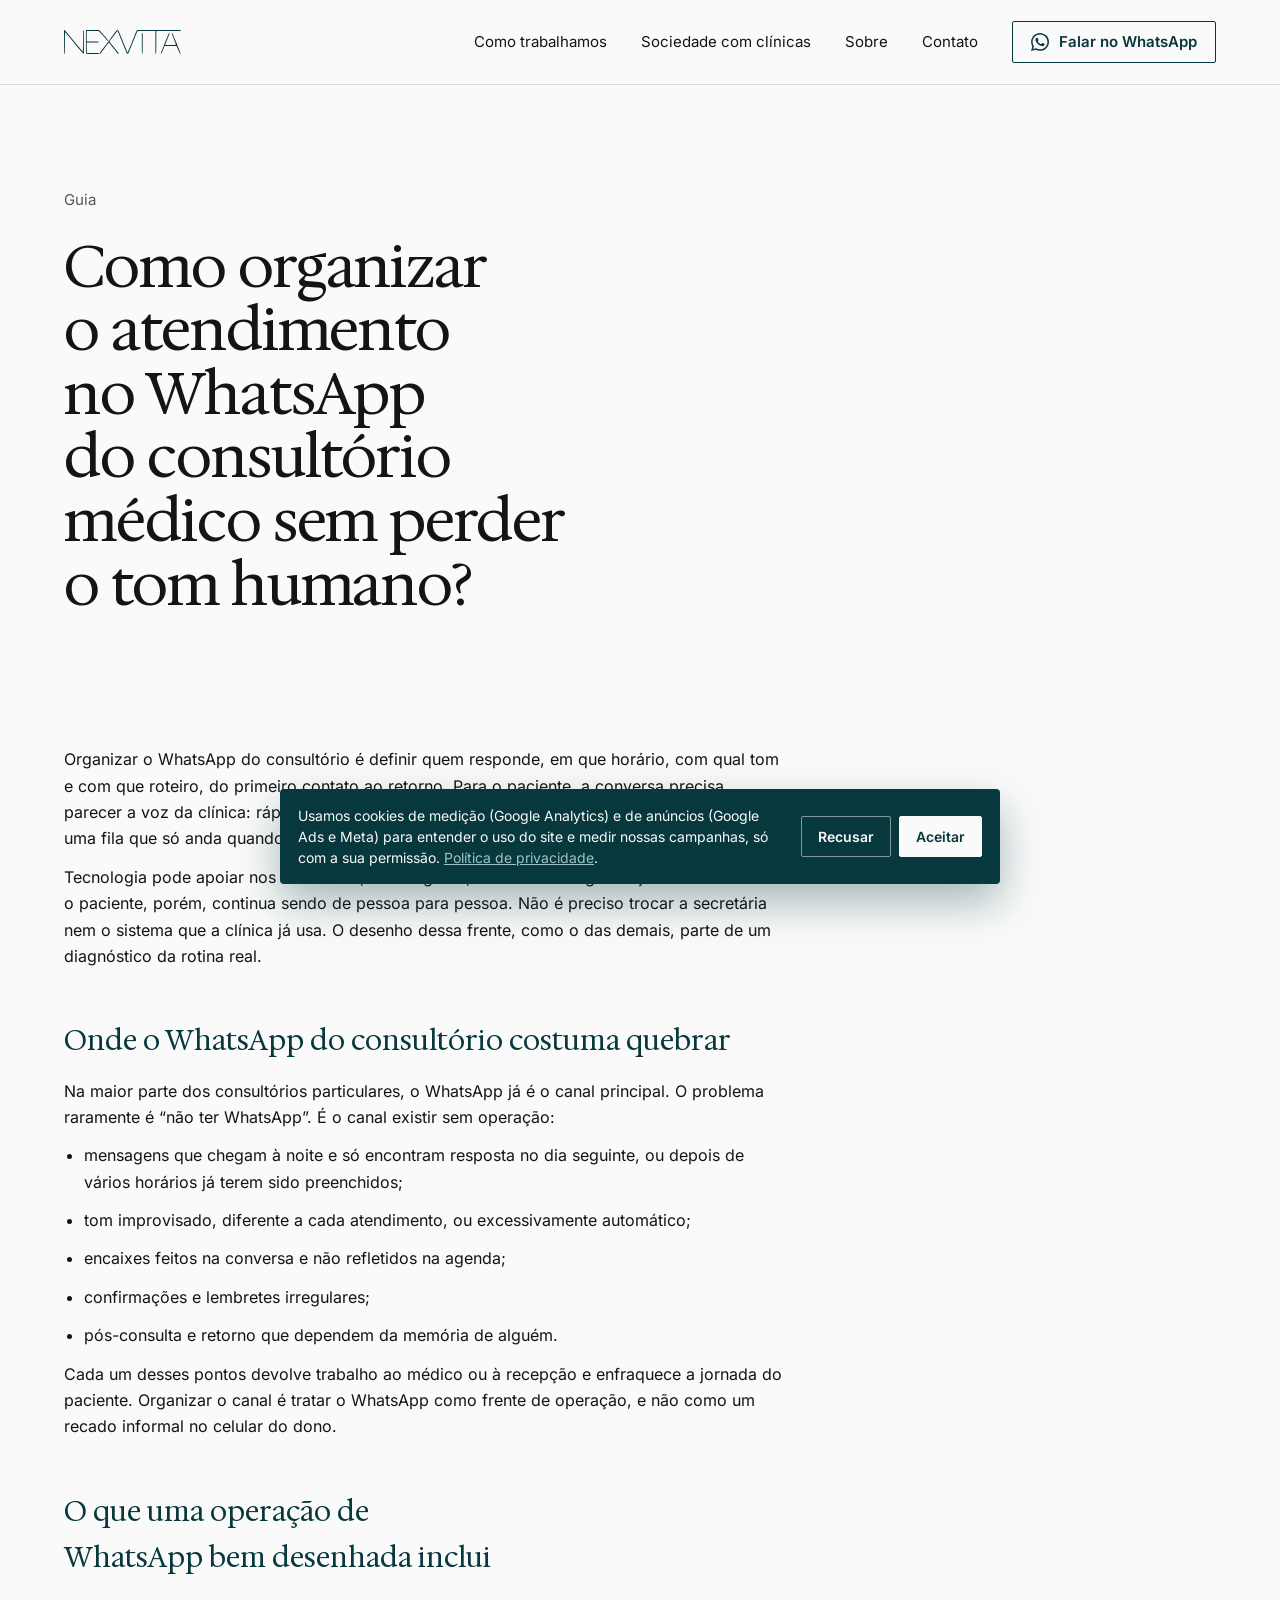
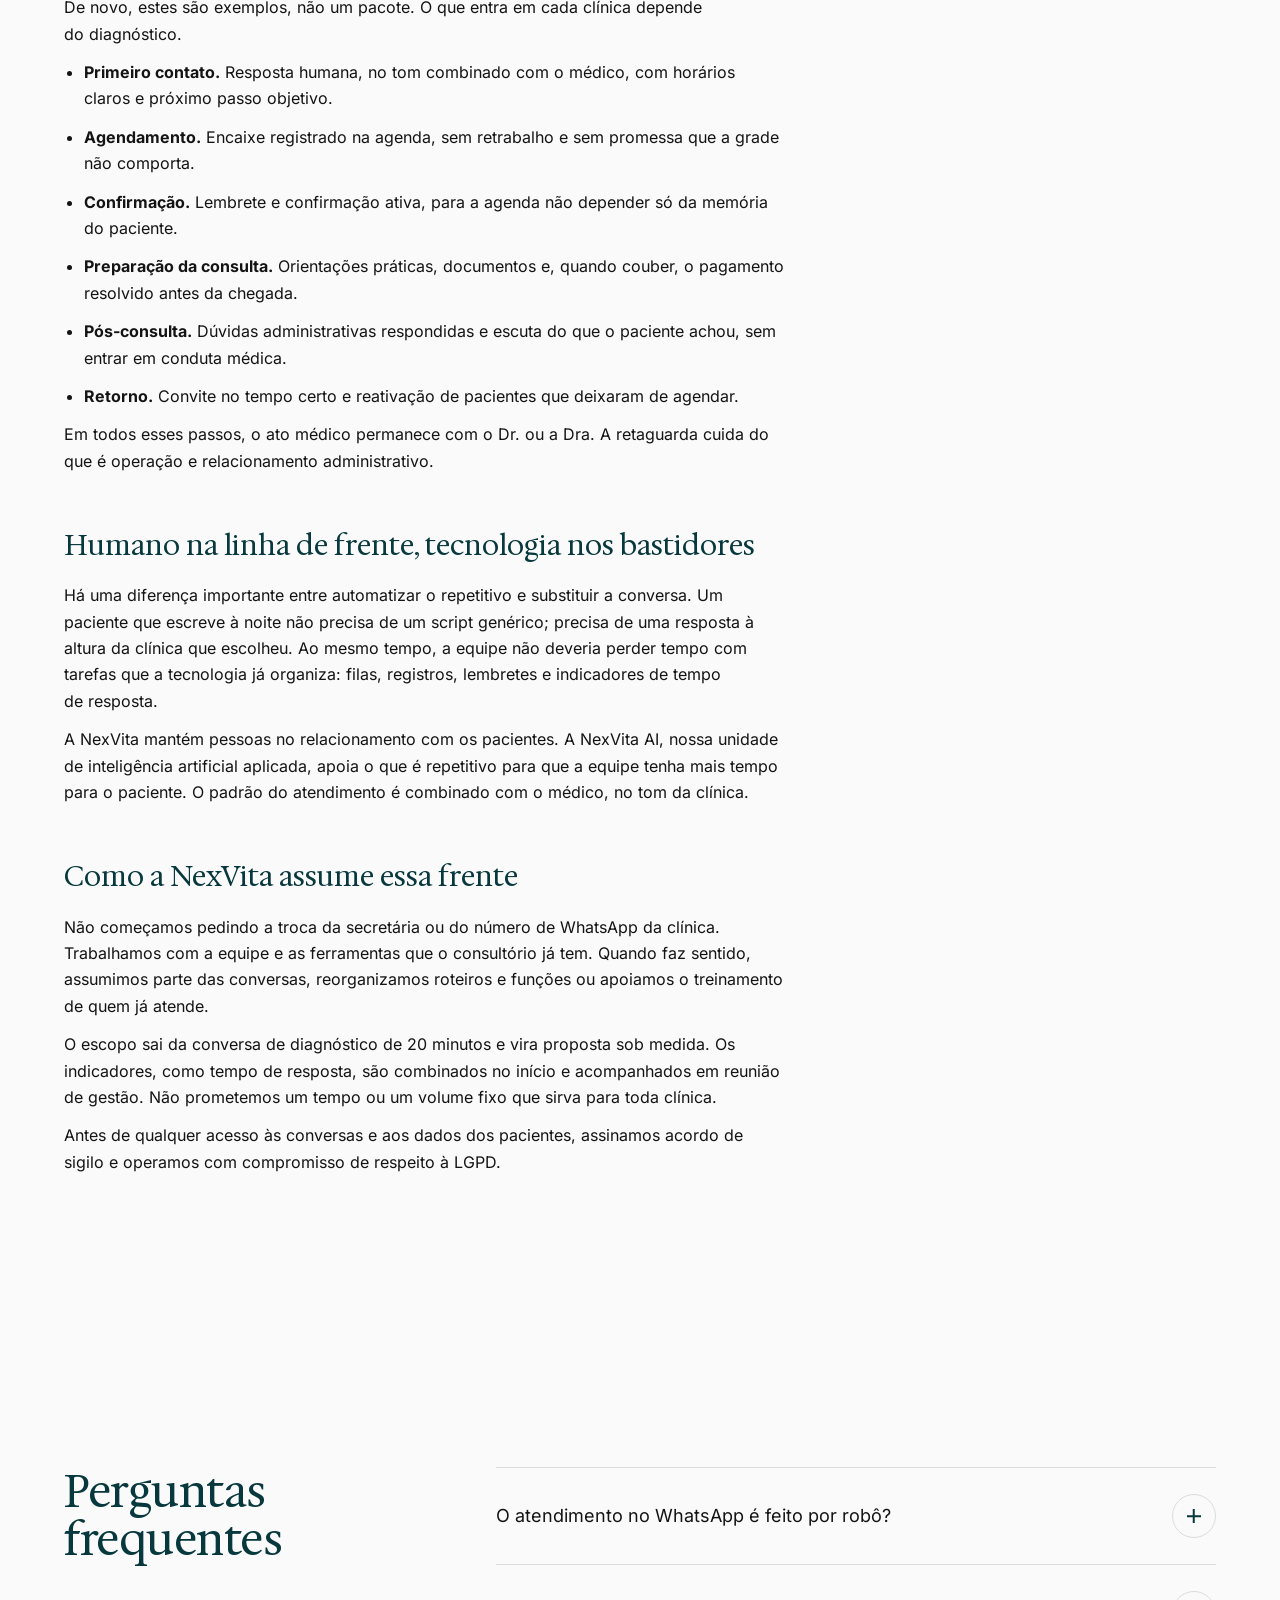
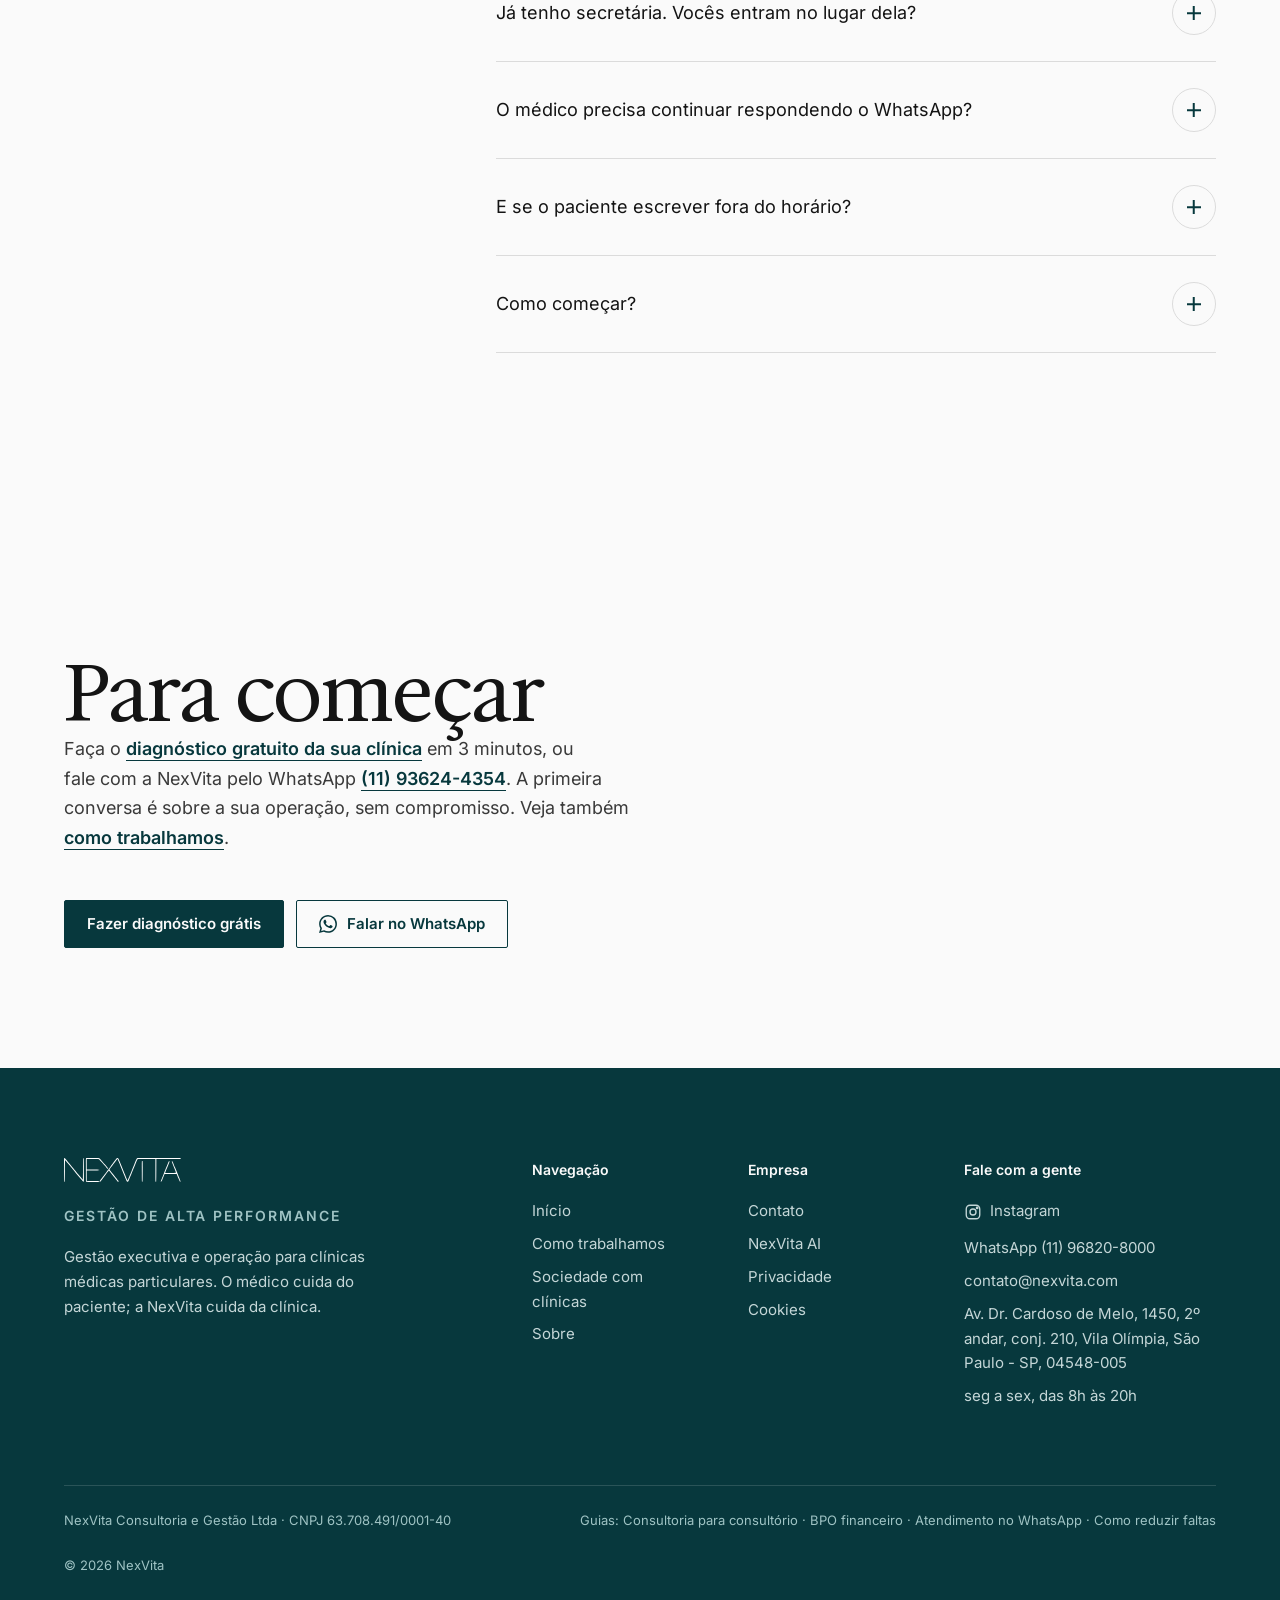
==== atendimento-whatsapp-consultorio-medico/index.html @ 51b3b1f2 "4 páginas-resposta (consultoria, BPO financeiro, WhatsApp, faltas) com FAQPage; sitemap; linha 'Guia" ====
<!doctype html>
<html lang="pt-BR">
<head>
<meta charset="utf-8">
<meta name="viewport" content="width=device-width,initial-scale=1,viewport-fit=cover">
<title>Atendimento no WhatsApp do consultório | NexVita</title>
<meta name="description" content="Como organizar o WhatsApp do consultório médico com resposta humana, no tom da clínica, sem trocar a equipe nem os sistemas que você já usa.">
<link rel="canonical" href="https://www.nexvita.com/atendimento-whatsapp-consultorio-medico/">
<meta property="og:type" content="website">
<meta property="og:locale" content="pt_BR">
<meta property="og:site_name" content="NexVita">
<meta property="og:image" content="https://www.nexvita.com/assets/img/og-1200x630.jpg">
<meta name="twitter:card" content="summary_large_image">
<meta name="theme-color" content="#07383d">
<link rel="icon" href="/favicon.ico" sizes="48x48">
<link rel="icon" type="image/png" sizes="192x192" href="../assets/img/icone-192.png">
<link rel="apple-touch-icon" href="../assets/img/icone-512.png">
<link rel="preload" href="../assets/fonts/HedvigLettersSerif.woff2" as="font" type="font/woff2" crossorigin>
<link rel="preload" href="../assets/fonts/Inter-latin.woff2" as="font" type="font/woff2" crossorigin>
<link rel="stylesheet" href="../assets/site.css?v=20261104c">
<link rel="stylesheet" href="../assets/marca.css?v=20261104c">
<script type="application/ld+json">{"@context":"https://schema.org","@type":"Organization","name":"NexVita","legalName":"NexVita Consultoria e Gestão Ltda","url":"https://www.nexvita.com","logo":"https://www.nexvita.com/assets/img/nexvita-logo.png","email":"contato@nexvita.com","telephone":"+55 11 96820-8000","address":{"@type":"PostalAddress","addressLocality":"São Paulo","addressRegion":"SP","addressCountry":"BR"}}</script>
<script type="application/ld+json">
{
 "@context": "https://schema.org",
 "@type": "FAQPage",
 "mainEntity": [
  {
   "@type": "Question",
   "name": "O atendimento no WhatsApp é feito por robô?",
   "acceptedAnswer": {
    "@type": "Answer",
    "text": "Não. Na NexVita, pessoas conduzem o relacionamento com os pacientes. A tecnologia apoia a operação nos bastidores, sem substituir o contato humano."
   }
  },
  {
   "@type": "Question",
   "name": "Já tenho secretária. Vocês entram no lugar dela?",
   "acceptedAnswer": {
    "@type": "Answer",
    "text": "Não é uma condição, nem o objetivo inicial. Trabalhamos com quem a clínica já tem. A retaguarda pode assumir parte das mensagens, organizar o roteiro e treinar a equipe, conforme o que o diagnóstico indicar."
   }
  },
  {
   "@type": "Question",
   "name": "O médico precisa continuar respondendo o WhatsApp?",
   "acceptedAnswer": {
    "@type": "Answer",
    "text": "O Dr. ou a Dra. permanece responsável pelo que é conduta médica. O objetivo da retaguarda é que as conversas administrativas, os encaixes e as confirmações deixem de depender do celular do médico."
   }
  },
  {
   "@type": "Question",
   "name": "E se o paciente escrever fora do horário?",
   "acceptedAnswer": {
    "@type": "Answer",
    "text": "O horário de atendimento e o roteiro de resposta são combinados com a clínica. A operação existe para que a mensagem não fique sem dono, inclusive quando chega fora da consulta."
   }
  },
  {
   "@type": "Question",
   "name": "Como começar?",
   "acceptedAnswer": {
    "@type": "Answer",
    "text": "Faça o diagnóstico online em 3 minutos, com perguntas sobre agenda, faltas, faturamento e equipe, ou fale conosco para a conversa de 20 minutos. A proposta só é apresentada depois dessa leitura."
   }
  }
 ]
}
</script>
</head>
<body data-hero="light">
<a class="skip" href="#conteudo">Pular para o conteúdo</a>
<header class="top">
<div class="wrap"><nav class="nav" aria-label="Principal">
<a class="logo" href="../" aria-label="NexVita, página inicial"><img class="l-dark" src="../assets/img/nexvita-logo.svg" alt="NexVita" width="973" height="199"><img class="l-light" src="../assets/img/nexvita-logo-white.svg" alt="" width="973" height="199"></a>
<button class="burger" aria-label="Abrir menu" aria-expanded="false" aria-controls="menu"><i></i><i></i><i></i></button>
<ul class="menu" id="menu"><li><a href="../como-trabalhamos/">Como trabalhamos</a></li><li><a href="../sociedade/">Sociedade com clínicas</a></li><li><a href="../sobre/">Sobre</a></li><li><a href="../contato/">Contato</a></li><li><a class="btn ghost" href="https://wa.me/5511968208000?text=Ol%C3%A1%2C%20vim%20pelo%20site%20da%20NexVita%20e%20gostaria%20de%20conversar%20sobre%20a%20minha%20cl%C3%ADnica." target="_blank" rel="noopener"><svg class="wa" viewBox="0 0 24 24" aria-hidden="true" fill="currentColor"><path d="M17.47 14.38c-.3-.15-1.76-.87-2.03-.97-.27-.1-.47-.15-.67.15-.2.3-.77.97-.94 1.16-.17.2-.35.22-.64.08-.3-.15-1.26-.47-2.39-1.48-.88-.79-1.48-1.76-1.65-2.06-.17-.3-.02-.46.13-.6.13-.14.3-.35.45-.52.15-.17.2-.3.3-.5.1-.2.05-.37-.03-.52-.07-.15-.67-1.61-.92-2.2-.24-.58-.49-.5-.67-.51h-.57c-.2 0-.52.07-.79.37-.27.3-1.04 1.02-1.04 2.48s1.07 2.88 1.21 3.07c.15.2 2.1 3.2 5.08 4.49.71.31 1.26.49 1.7.63.71.22 1.36.19 1.87.12.57-.09 1.76-.72 2-1.41.25-.7.25-1.29.18-1.41-.08-.13-.27-.2-.57-.35M12.05 21.79h-.01a9.87 9.87 0 0 1-5.03-1.38l-.36-.21-3.74.98 1-3.65-.24-.37a9.86 9.86 0 0 1-1.51-5.26c0-5.45 4.44-9.88 9.89-9.88 2.64 0 5.12 1.03 6.99 2.9a9.83 9.83 0 0 1 2.89 6.99c0 5.45-4.44 9.88-9.89 9.88m8.41-18.3A11.82 11.82 0 0 0 12.05 0C5.5 0 .16 5.34.16 11.89c0 2.1.55 4.14 1.59 5.95L.06 24l6.3-1.65a11.88 11.88 0 0 0 5.69 1.45h.01c6.55 0 11.89-5.34 11.89-11.89 0-3.18-1.24-6.17-3.49-8.42Z"/></svg>Falar no WhatsApp</a></li></ul>
</nav></div>
</header>
<main id="conteudo">
<section class="phero">
<div class="wrap">
<span class="crumb">Guia</span>
<h1><span class="ln"><span>Como organizar o atendimento no WhatsApp do consultório médico sem perder o tom humano?</span></span></h1>
</div>
</section>
<section class="sec" style="padding-top:20px"><div class="wrap"><div class="prose">
<p>Organizar o WhatsApp do consultório é definir quem responde, em que horário, com qual tom e com que roteiro, do primeiro contato ao retorno. Para o paciente, a conversa precisa parecer a voz da clínica: rápida, clara e humana. Para o Dr. ou a Dra., precisa deixar de ser uma fila que só anda quando o médico pega o telefone.</p>
<p>Tecnologia pode apoiar nos bastidores, com registro, lembretes e organização. O vínculo com o paciente, porém, continua sendo de pessoa para pessoa. Não é preciso trocar a secretária nem o sistema que a clínica já usa. O desenho dessa frente, como o das demais, parte de um diagnóstico da rotina real.</p>
<h2>Onde o WhatsApp do consultório costuma quebrar</h2>
<p>Na maior parte dos consultórios particulares, o WhatsApp já é o canal principal. O problema raramente é “não ter WhatsApp”. É o canal existir sem operação:</p>
<ul><li>mensagens que chegam à noite e só encontram resposta no dia seguinte, ou depois de vários horários já terem sido preenchidos;</li><li>tom improvisado, diferente a cada atendimento, ou excessivamente automático;</li><li>encaixes feitos na conversa e não refletidos na agenda;</li><li>confirmações e lembretes irregulares;</li><li>pós-consulta e retorno que dependem da memória de alguém.</li></ul>
<p>Cada um desses pontos devolve trabalho ao médico ou à recepção e enfraquece a jornada do paciente. Organizar o canal é tratar o WhatsApp como frente de operação, e não como um recado informal no celular do dono.</p>
<h2>O que uma operação de WhatsApp bem desenhada inclui</h2>
<p>De novo, estes são exemplos, não um pacote. O que entra em cada clínica depende do diagnóstico.</p>
<ul><li><strong>Primeiro contato.</strong> Resposta humana, no tom combinado com o médico, com horários claros e próximo passo objetivo.</li><li><strong>Agendamento.</strong> Encaixe registrado na agenda, sem retrabalho e sem promessa que a grade não comporta.</li><li><strong>Confirmação.</strong> Lembrete e confirmação ativa, para a agenda não depender só da memória do paciente.</li><li><strong>Preparação da consulta.</strong> Orientações práticas, documentos e, quando couber, o pagamento resolvido antes da chegada.</li><li><strong>Pós-consulta.</strong> Dúvidas administrativas respondidas e escuta do que o paciente achou, sem entrar em conduta médica.</li><li><strong>Retorno.</strong> Convite no tempo certo e reativação de pacientes que deixaram de agendar.</li></ul>
<p>Em todos esses passos, o ato médico permanece com o Dr. ou a Dra. A retaguarda cuida do que é operação e relacionamento administrativo.</p>
<h2>Humano na linha de frente, tecnologia nos bastidores</h2>
<p>Há uma diferença importante entre automatizar o repetitivo e substituir a conversa. Um paciente que escreve à noite não precisa de um script genérico; precisa de uma resposta à altura da clínica que escolheu. Ao mesmo tempo, a equipe não deveria perder tempo com tarefas que a tecnologia já organiza: filas, registros, lembretes e indicadores de tempo de resposta.</p>
<p>A NexVita mantém pessoas no relacionamento com os pacientes. A NexVita AI, nossa unidade de inteligência artificial aplicada, apoia o que é repetitivo para que a equipe tenha mais tempo para o paciente. O padrão do atendimento é combinado com o médico, no tom da clínica.</p>
<h2>Como a NexVita assume essa frente</h2>
<p>Não começamos pedindo a troca da secretária ou do número de WhatsApp da clínica. Trabalhamos com a equipe e as ferramentas que o consultório já tem. Quando faz sentido, assumimos parte das conversas, reorganizamos roteiros e funções ou apoiamos o treinamento de quem já atende.</p>
<p>O escopo sai da conversa de diagnóstico de 20 minutos e vira proposta sob medida. Os indicadores, como tempo de resposta, são combinados no início e acompanhados em reunião de gestão. Não prometemos um tempo ou um volume fixo que sirva para toda clínica.</p>
<p>Antes de qualquer acesso às conversas e aos dados dos pacientes, assinamos acordo de sigilo e operamos com compromisso de respeito à LGPD.</p>
</div></div></section>

<section class="sec"><div class="wrap split2">
<div class="stickyhead"><h2 class="h2 petro rv">Perguntas frequentes</h2></div>
<div class="faq rv"><details><summary>O atendimento no WhatsApp é feito por robô?<span class="plus" aria-hidden="true"></span></summary><p class="ans">Não. Na NexVita, pessoas conduzem o relacionamento com os pacientes. A tecnologia apoia a operação nos bastidores, sem substituir o contato humano.</p></details><details><summary>Já tenho secretária. Vocês entram no lugar dela?<span class="plus" aria-hidden="true"></span></summary><p class="ans">Não é uma condição, nem o objetivo inicial. Trabalhamos com quem a clínica já tem. A retaguarda pode assumir parte das mensagens, organizar o roteiro e treinar a equipe, conforme o que o diagnóstico indicar.</p></details><details><summary>O médico precisa continuar respondendo o WhatsApp?<span class="plus" aria-hidden="true"></span></summary><p class="ans">O Dr. ou a Dra. permanece responsável pelo que é conduta médica. O objetivo da retaguarda é que as conversas administrativas, os encaixes e as confirmações deixem de depender do celular do médico.</p></details><details><summary>E se o paciente escrever fora do horário?<span class="plus" aria-hidden="true"></span></summary><p class="ans">O horário de atendimento e o roteiro de resposta são combinados com a clínica. A operação existe para que a mensagem não fique sem dono, inclusive quando chega fora da consulta.</p></details><details><summary>Como começar?<span class="plus" aria-hidden="true"></span></summary><p class="ans">Faça o diagnóstico online em 3 minutos, com perguntas sobre agenda, faltas, faturamento e equipe, ou fale conosco para a conversa de 20 minutos. A proposta só é apresentada depois dessa leitura.</p></details></div>
</div></section>

<section class="closing"><div class="wrap"><div><h2 class="rv">Para começar</h2>
<p class="lede rv d1">Faça o <a class="textlink" href="https://diagnostico.nexvita.com/?utm_source=site&amp;utm_medium=texto_atendimento-whatsapp-consultorio-medico" data-cta="cta_diagnostico" data-placement="texto_atendimento-whatsapp-consultorio-medico">diagnóstico gratuito da sua clínica</a> em 3 minutos, ou fale com a NexVita pelo WhatsApp <a class="textlink" href="https://wa.me/5511936244354?text=Ol%C3%A1%2C%20vim%20pelo%20site%20da%20NexVita%20e%20gostaria%20de%20conversar%20sobre%20a%20minha%20cl%C3%ADnica." target="_blank" rel="noopener">(11) 93624-4354</a>. A primeira conversa é sobre a sua operação, sem compromisso. Veja também <a class="textlink" href="../como-trabalhamos/">como trabalhamos</a>.</p>
<div class="ctas rv d1"><a class="btn solid" href="https://diagnostico.nexvita.com/?utm_source=site&utm_medium=secao_diagnostico_atendimento-whatsapp-consultorio-medico" data-cta="cta_diagnostico" data-placement="secao_diagnostico_atendimento-whatsapp-consultorio-medico">Fazer diagnóstico grátis</a><a class="btn ghost" href="https://wa.me/5511936244354?text=Ol%C3%A1%2C%20vim%20pelo%20site%20da%20NexVita%20e%20gostaria%20de%20conversar%20sobre%20a%20minha%20cl%C3%ADnica." target="_blank" rel="noopener"><svg class="wa" viewBox="0 0 24 24" aria-hidden="true" fill="currentColor"><path d="M17.47 14.38c-.3-.15-1.76-.87-2.03-.97-.27-.1-.47-.15-.67.15-.2.3-.77.97-.94 1.16-.17.2-.35.22-.64.08-.3-.15-1.26-.47-2.39-1.48-.88-.79-1.48-1.76-1.65-2.06-.17-.3-.02-.46.13-.6.13-.14.3-.35.45-.52.15-.17.2-.3.3-.5.1-.2.05-.37-.03-.52-.07-.15-.67-1.61-.92-2.2-.24-.58-.49-.5-.67-.51h-.57c-.2 0-.52.07-.79.37-.27.3-1.04 1.02-1.04 2.48s1.07 2.88 1.21 3.07c.15.2 2.1 3.2 5.08 4.49.71.31 1.26.49 1.7.63.71.22 1.36.19 1.87.12.57-.09 1.76-.72 2-1.41.25-.7.25-1.29.18-1.41-.08-.13-.27-.2-.57-.35M12.05 21.79h-.01a9.87 9.87 0 0 1-5.03-1.38l-.36-.21-3.74.98 1-3.65-.24-.37a9.86 9.86 0 0 1-1.51-5.26c0-5.45 4.44-9.88 9.89-9.88 2.64 0 5.12 1.03 6.99 2.9a9.83 9.83 0 0 1 2.89 6.99c0 5.45-4.44 9.88-9.89 9.88m8.41-18.3A11.82 11.82 0 0 0 12.05 0C5.5 0 .16 5.34.16 11.89c0 2.1.55 4.14 1.59 5.95L.06 24l6.3-1.65a11.88 11.88 0 0 0 5.69 1.45h.01c6.55 0 11.89-5.34 11.89-11.89 0-3.18-1.24-6.17-3.49-8.42Z"/></svg>Falar no WhatsApp</a></div></div></div></section>
</main>
<footer class="foot">
<div class="wrap">
<div class="grid">
<div class="brand"><img src="../assets/img/nexvita-logo-white.svg" alt="NexVita" width="973" height="199"><p class="eyebrow" style="color:var(--agua);margin-top:14px">Gestão de Alta Performance</p><p>Gestão executiva e operação para clínicas médicas particulares. O médico cuida do paciente; a NexVita cuida da clínica.</p></div>
<div><h4>Navegação</h4><ul><li><a href="../">Início</a></li><li><a href="../como-trabalhamos/">Como trabalhamos</a></li><li><a href="../sociedade/">Sociedade com clínicas</a></li><li><a href="../sobre/">Sobre</a></li></ul></div>
<div><h4>Empresa</h4><ul><li><a href="../contato/">Contato</a></li><li><a href="https://nexvita.ai">NexVita AI</a></li><li><a href="../privacidade/">Privacidade</a></li><li><a href="#" data-cookies>Cookies</a></li></ul></div>
<div><h4>Fale com a gente</h4><ul><li><a class="ig" href="https://www.instagram.com/nexvitabr/" target="_blank" rel="noopener" aria-label="Instagram da NexVita"><svg viewBox="0 0 24 24" aria-hidden="true" fill="none" stroke="currentColor" stroke-width="1.8"><rect x="3" y="3" width="18" height="18" rx="5"/><circle cx="12" cy="12" r="4"/><circle cx="17.5" cy="6.5" r="1" fill="currentColor"/></svg>Instagram</a></li><li><a href="https://wa.me/5511968208000?text=Ol%C3%A1%2C%20vim%20pelo%20site%20da%20NexVita%20e%20gostaria%20de%20conversar%20sobre%20a%20minha%20cl%C3%ADnica." target="_blank" rel="noopener">WhatsApp (11) 96820-8000</a></li><li><a href="mailto:contato@nexvita.com">contato@nexvita.com</a></li><li>Av. Dr. Cardoso de Melo, 1450, 2º andar, conj. 210, Vila Olímpia, São Paulo - SP, 04548-005</li><li>seg a sex, das 8h às 20h</li></ul></div>
</div>
<div class="legal"><span>NexVita Consultoria e Gestão Ltda · CNPJ 63.708.491/0001-40</span><span>Guias: <a href="/consultoria-para-consultorio-medico/">Consultoria para consultório</a> · <a href="/bpo-financeiro-para-clinica-medica/">BPO financeiro</a> · <a href="/atendimento-whatsapp-consultorio-medico/">Atendimento no WhatsApp</a> · <a href="/como-reduzir-faltas-consultorio-medico/">Como reduzir faltas</a></span><span>© 2026 NexVita</span></div>
</div>
</footer>
<a class="wa-float" href="https://wa.me/5511968208000?text=Ol%C3%A1%2C%20vim%20pelo%20site%20da%20NexVita%20e%20gostaria%20de%20conversar%20sobre%20a%20minha%20cl%C3%ADnica." target="_blank" rel="noopener" aria-label="Falar no WhatsApp"><svg class="wa" viewBox="0 0 24 24" aria-hidden="true" fill="currentColor"><path d="M17.47 14.38c-.3-.15-1.76-.87-2.03-.97-.27-.1-.47-.15-.67.15-.2.3-.77.97-.94 1.16-.17.2-.35.22-.64.08-.3-.15-1.26-.47-2.39-1.48-.88-.79-1.48-1.76-1.65-2.06-.17-.3-.02-.46.13-.6.13-.14.3-.35.45-.52.15-.17.2-.3.3-.5.1-.2.05-.37-.03-.52-.07-.15-.67-1.61-.92-2.2-.24-.58-.49-.5-.67-.51h-.57c-.2 0-.52.07-.79.37-.27.3-1.04 1.02-1.04 2.48s1.07 2.88 1.21 3.07c.15.2 2.1 3.2 5.08 4.49.71.31 1.26.49 1.7.63.71.22 1.36.19 1.87.12.57-.09 1.76-.72 2-1.41.25-.7.25-1.29.18-1.41-.08-.13-.27-.2-.57-.35M12.05 21.79h-.01a9.87 9.87 0 0 1-5.03-1.38l-.36-.21-3.74.98 1-3.65-.24-.37a9.86 9.86 0 0 1-1.51-5.26c0-5.45 4.44-9.88 9.89-9.88 2.64 0 5.12 1.03 6.99 2.9a9.83 9.83 0 0 1 2.89 6.99c0 5.45-4.44 9.88-9.89 9.88m8.41-18.3A11.82 11.82 0 0 0 12.05 0C5.5 0 .16 5.34.16 11.89c0 2.1.55 4.14 1.59 5.95L.06 24l6.3-1.65a11.88 11.88 0 0 0 5.69 1.45h.01c6.55 0 11.89-5.34 11.89-11.89 0-3.18-1.24-6.17-3.49-8.42Z"/></svg></a>
<script src="../assets/site.js?v=20261104c" defer></script>
<script src="../assets/consent.js?v=20261104c" defer></script>
<div class="mbar"><a class="btn solid" href="https://diagnostico.nexvita.com/?utm_source=site&utm_medium=mbar_atendimento-whatsapp-consultorio-medico" data-cta="cta_diagnostico" data-placement="mbar_atendimento-whatsapp-consultorio-medico">Fazer diagnóstico grátis</a><a class="btn ghost" href="https://wa.me/5511968208000?text=Ol%C3%A1%2C%20vim%20pelo%20site%20da%20NexVita%20e%20gostaria%20de%20conversar%20sobre%20a%20minha%20cl%C3%ADnica." target="_blank" rel="noopener" aria-label="WhatsApp da NexVita">WhatsApp</a></div>
</body>
</html>
---- assets/site.css ----
/* NexVita — site institucional */
@font-face{font-family:"Hedvig";src:url(fonts/HedvigLettersSerif.woff2) format("woff2");font-weight:400;font-display:swap}
@font-face{font-family:"Open Sans";src:url(fonts/OpenSans.woff2) format("woff2");font-weight:300 800;font-display:swap}
:root{
  --petroleo:#07383d;--petroleo-2:#165559;--agua:#9fc3c4;--agua-2:#c4d6d7;--nevoa:#eef3f3;
  --papel:#fafafa;--tinta:#141414;--cinza:#5c5c5c;--linha:#dbdbdb;
  --serif:"Hedvig",Georgia,"Times New Roman",serif;--sans:"Open Sans",system-ui,-apple-system,sans-serif;
  --ease:cubic-bezier(.2,.7,.1,1);--pad:64px;--max:1280px;
}
*{box-sizing:border-box;margin:0;padding:0}
html{-webkit-font-smoothing:antialiased;scroll-padding-top:96px}
body{font-family:var(--sans);color:var(--tinta);background:var(--papel);font-size:17px;line-height:1.65;overflow-x:hidden}
a{color:inherit;text-decoration:none}
img{display:block;max-width:100%}
button{font:inherit;color:inherit;background:none;border:0;cursor:pointer}
h1,h2,h3{font-family:var(--serif);font-weight:400;text-wrap:balance}
p{text-wrap:pretty}
.wrap{max-width:var(--max);margin:0 auto;padding:0 var(--pad)}
.skip{position:absolute;left:-9999px;top:8px;background:var(--petroleo);color:var(--papel);padding:10px 16px;z-index:50}
.skip:focus{left:8px}
:focus-visible{outline:2px solid var(--petroleo-2);outline-offset:3px}
.dark :focus-visible{outline-color:var(--agua)}

/* buttons */
.btn{display:inline-flex;align-items:center;justify-content:center;gap:10px;min-height:48px;padding:12px 22px;border-radius:2px;font-weight:600;font-size:15px;line-height:1.2;border:1px solid var(--petroleo);transition:background .2s,color .2s,border-color .2s}
.btn.solid{background:var(--petroleo);color:var(--papel)}
.btn.solid:hover{background:var(--petroleo-2);border-color:var(--petroleo-2)}
.btn.ghost{color:var(--petroleo)}
.btn.ghost:hover{background:var(--petroleo);color:var(--papel)}
.dark .btn.solid,.on-dark .btn.solid{background:var(--papel);color:var(--petroleo);border-color:var(--papel)}
.dark .btn.solid:hover,.on-dark .btn.solid:hover{background:var(--agua-2);border-color:var(--agua-2)}
.dark .btn.ghost,.on-dark .btn.ghost{color:var(--papel);border-color:rgba(250,250,250,.5)}
.dark .btn.ghost:hover,.on-dark .btn.ghost:hover{background:var(--papel);color:var(--petroleo)}
.btn .wa{width:18px;height:18px;flex:none}
.ctas{display:flex;gap:12px;flex-wrap:wrap}
.textlink{color:var(--petroleo);border-bottom:1px solid currentColor;padding-bottom:1px;font-weight:600}
.textlink:hover{color:var(--petroleo-2)}

/* header */
.top{position:fixed;inset:0 0 auto 0;z-index:30;transition:background .3s,box-shadow .3s,transform .4s var(--ease)}
.top.scrolled{background:rgba(250,250,250,.94);-webkit-backdrop-filter:blur(10px);backdrop-filter:blur(10px);box-shadow:0 1px 0 var(--linha)}
.top.hide{transform:translateY(-100%)}
.nav{display:flex;align-items:center;justify-content:space-between;height:84px;gap:32px}
.nav .logo{position:relative;z-index:2}
.nav .logo img{height:22px;width:auto}
.nav .logo .l-light{display:none}
.top.over-dark:not(.scrolled) .logo .l-dark{display:none}
.top.over-dark:not(.scrolled) .logo .l-light{display:block}
.top.over-dark:not(.scrolled) .menu a{color:var(--papel)}
.top.over-dark:not(.scrolled) .menu .btn{color:var(--papel);border-color:rgba(250,250,250,.5)}
.top.over-dark:not(.scrolled) .burger i{background:var(--papel)}
.menu{display:flex;gap:34px;list-style:none;font-size:15px;align-items:center}
.menu a:not(.btn){position:relative;padding:6px 0}
.menu a:not(.btn)::after{content:"";position:absolute;left:0;right:0;bottom:0;height:1px;background:currentColor;transform:scaleX(0);transform-origin:left;transition:transform .3s var(--ease)}
.menu a:not(.btn):hover::after,.menu a[aria-current=page]::after{transform:scaleX(1)}
.menu .btn{min-height:42px;padding:9px 18px}
.burger{display:none;width:44px;height:44px;position:relative}
.burger i{position:absolute;left:11px;right:11px;height:1.5px;background:var(--tinta);transition:transform .3s,opacity .3s}
.burger i:nth-child(1){top:16px}.burger i:nth-child(2){top:22px}.burger i:nth-child(3){top:28px}
.menu-open .burger i:nth-child(1){transform:translateY(6px) rotate(45deg)}
.menu-open .burger i:nth-child(2){opacity:0}
.menu-open .burger i:nth-child(3){transform:translateY(-6px) rotate(-45deg)}

/* hero (home) */
.hero{position:relative;min-height:100vh;min-height:100svh;display:flex;align-items:flex-end;padding:120px 0 10vh;overflow:hidden}
.flow{position:absolute;inset:0;width:100%;height:100%;pointer-events:none}
.hero .wrap{position:relative;width:100%}
.hero h1{font-size:clamp(46px,7.6vw,116px);line-height:1.01;letter-spacing:-.02em;max-width:13ch}
.ln{display:block;overflow:hidden;padding-bottom:.07em;margin-bottom:-.07em}
.ln>span{display:inline-block;transform:translateY(108%);transition:transform 1.15s var(--ease)}
.ln.accent>span{color:var(--petroleo)}
.is-loaded .ln>span{transform:none}
.is-loaded .ln:nth-child(2)>span{transition-delay:.1s}
.is-loaded .ln:nth-child(3)>span{transition-delay:.2s}
.is-loaded .ln:nth-child(4)>span{transition-delay:.3s}
.hero .under{display:grid;grid-template-columns:minmax(0,1fr) auto;gap:48px;align-items:end;margin-top:48px;opacity:0;transform:translateY(16px);transition:opacity .9s .75s,transform .9s .75s var(--ease)}
.is-loaded .hero .under{opacity:1;transform:none}
.lede{font-size:clamp(17px,1.4vw,20px);max-width:54ch;color:#3a3a3a}
.cue{position:absolute;left:50%;bottom:20px;width:1px;height:56px;background:linear-gradient(var(--petroleo),transparent);transform-origin:top;animation:cue 2.6s ease-in-out infinite}
@keyframes cue{0%{transform:scaleY(0);opacity:1}60%{transform:scaleY(1);opacity:1}100%{transform:scaleY(1);opacity:0}}

/* page hero (subpages) */
.phero{position:relative;padding:200px 0 110px;overflow:hidden}
.phero.dark{background:var(--petroleo);color:var(--papel)}
.phero .wrap{position:relative}
.phero .crumb{font-size:15px;color:var(--cinza);margin-bottom:22px;display:block}
.phero.dark .crumb{color:var(--agua)}
.phero h1{font-size:clamp(42px,6vw,88px);line-height:1.03;letter-spacing:-.018em;max-width:15ch}
.phero .lede{margin-top:36px}
.phero.dark .lede{color:var(--agua-2)}

/* section heads */
.sec{padding:140px 0}
.sec.tight{padding:100px 0}
.sec.mist{background:var(--nevoa)}
.head2{display:grid;grid-template-columns:5fr 7fr;gap:64px;align-items:end;margin-bottom:64px}
.h2{font-size:clamp(32px,3.5vw,54px);line-height:1.08;letter-spacing:-.01em}
.h2.petro{color:var(--petroleo)}
.head2 p{color:var(--cinza);max-width:56ch}
.dark{background:var(--petroleo);color:var(--papel)}
.dark .head2 p{color:var(--agua-2)}

/* division story */
.divisao{height:340vh;position:relative}
.divisao .stick{position:sticky;top:0;height:100vh;height:100svh;display:grid;grid-template-columns:5fr 7fr;overflow:hidden}
.col{padding:132px var(--pad) 56px;display:flex;flex-direction:column}
.col.medico{background:var(--papel);border-top:1px solid var(--linha);padding-left:max(var(--pad),calc((100vw - var(--max))/2 + var(--pad)))}
.col.nexvita{background:var(--petroleo);color:var(--papel);padding-right:max(var(--pad),calc((100vw - var(--max))/2 + var(--pad)));position:relative}
.col .who{font-weight:600;font-size:15px;margin-bottom:10px}
.col.medico .who{color:var(--cinza)}
.col.nexvita .who{color:var(--agua)}
.col .say{font-family:var(--serif);font-size:clamp(26px,2.5vw,38px);line-height:1.15;margin-bottom:32px;min-height:2.4em}
.items{list-style:none}
.items li{font-family:var(--serif);font-size:clamp(20px,1.75vw,27px);line-height:1.25;padding:13px 0;border-bottom:1px solid var(--linha);max-height:96px;overflow:hidden;transition:transform .6s var(--ease),opacity .5s,max-height .6s .12s,padding .6s .12s,border-width .3s}
.items li.clin{color:var(--petroleo)}
.items li.adm.gone{transform:translateX(56px);opacity:0;max-height:0;padding-top:0;padding-bottom:0;border-bottom-width:0}
.col.nexvita .items li{border-color:rgba(250,250,250,.16);opacity:0;transform:translateX(-56px)}
.col.nexvita .items li.in{opacity:1;transform:none}
.col.nexvita .ctas{margin-top:auto;padding-top:28px;opacity:0;transform:translateY(10px);transition:opacity .6s,transform .6s var(--ease)}
.col.nexvita .ctas.on{opacity:1;transform:none}
.meter{position:absolute;left:0;right:0;bottom:0;height:3px;background:rgba(250,250,250,.12)}
.meter i{display:block;height:100%;width:0;background:var(--agua);transition:width .5s var(--ease)}

/* journey story */
.jornada{height:300vh;position:relative;background:var(--nevoa)}
.jornada .stick{position:sticky;top:0;height:100vh;height:100svh;display:flex;flex-direction:column;justify-content:center;overflow:hidden;padding-top:60px}
.track{position:relative;display:grid;grid-template-columns:repeat(6,minmax(0,1fr));gap:24px}
.track svg{position:absolute;left:0;top:13px;width:100%;height:2px;overflow:visible}
.track line{stroke:var(--linha);stroke-width:2;vector-effect:non-scaling-stroke}
.track line.prog{stroke:var(--petroleo);stroke-dasharray:1;stroke-dashoffset:1}
.step{position:relative;padding-top:48px;opacity:.32;transition:opacity .5s}
.step.on{opacity:1}
.step::before{content:"";position:absolute;top:6px;left:0;width:16px;height:16px;border-radius:50%;background:var(--nevoa);border:2px solid var(--linha);transition:background .4s,border-color .4s,transform .4s var(--ease)}
.step.on::before{background:var(--petroleo);border-color:var(--petroleo);transform:scale(1.15)}
.step .n{font-size:13px;color:var(--cinza);display:block;margin-bottom:6px}
.step h3{font-size:24px;line-height:1.15;margin-bottom:10px}
.step p{font-size:15px;color:#424242;line-height:1.55}

/* models (accordion rows) */
details.m{border-top:1px solid var(--linha)}
details.m:last-of-type{border-bottom:1px solid var(--linha)}
details.m summary{list-style:none;cursor:pointer;display:grid;grid-template-columns:5fr 6fr 44px;gap:64px;padding:36px 0;align-items:baseline}
details.m summary::-webkit-details-marker{display:none}
details.m summary h3{font-size:clamp(24px,2.3vw,34px);line-height:1.15;color:var(--petroleo);transition:transform .35s var(--ease)}
details.m summary:hover h3{transform:translateX(8px)}
details.m summary .for{color:var(--cinza)}
.plus{justify-self:end;width:44px;height:44px;position:relative;border:1px solid var(--linha);border-radius:50%;align-self:center;transition:border-color .3s,background .3s}
details.m summary:hover .plus{border-color:var(--petroleo)}
.plus::before,.plus::after{content:"";position:absolute;left:50%;top:50%;width:14px;height:1.5px;background:var(--petroleo);transform:translate(-50%,-50%);transition:transform .35s var(--ease)}
.plus::after{transform:translate(-50%,-50%) rotate(90deg)}
details[open] .plus::after{transform:translate(-50%,-50%) rotate(0)}
details.m .body{display:grid;grid-template-columns:5fr 6fr 44px;gap:64px;padding:0 0 44px}
details.m .body>*{grid-column:2}
details.m .body ul{columns:2;column-gap:40px;margin-top:18px;list-style:none}
details.m .body li{padding:8px 0;border-bottom:1px solid var(--linha);break-inside:avoid;font-size:15px}
details.m .body .more{margin-top:24px}

/* people */
.people{display:grid;grid-template-columns:1fr 1fr;gap:32px}
.people .ph{overflow:hidden;background:var(--nevoa)}
.people img{aspect-ratio:3/4;object-fit:cover;object-position:50% 12%;width:100%;height:auto;filter:grayscale(1) contrast(1.03);transform:scale(1.12);transition:filter .7s,transform 1.5s var(--ease)}
.people figure.seen img{transform:scale(1)}
.people figure:hover img{filter:grayscale(.1)}
.people figcaption{margin-top:18px}
.people figcaption b{display:block;font-family:var(--serif);font-weight:400;font-size:26px;line-height:1.2}
.people figcaption span{color:var(--cinza);font-size:15px}
.people figcaption .li{display:inline-block;margin-top:12px;font-size:14px}
.people figcaption p{margin-top:12px;font-size:15px;color:#3a3a3a;max-width:44ch}
.split2{display:grid;grid-template-columns:4fr 8fr;gap:72px;align-items:start}
.split2 .stickyhead{position:sticky;top:130px}
.split2 .stickyhead p{margin-top:22px;color:var(--cinza)}

/* dark band with flow */
.band{position:relative;overflow:hidden;padding:150px 0}
.band .flow{opacity:.6}
.band .wrap{position:relative;display:grid;grid-template-columns:7fr 5fr;gap:72px;align-items:end}
.band h2{font-size:clamp(32px,3.6vw,58px);line-height:1.07}
.band p{color:var(--agua-2)}
.band .btn{margin-top:28px}

/* closing */
.closing{padding:160px 0 120px}
.closing h2{font-size:clamp(42px,6.2vw,96px);line-height:1.02;letter-spacing:-.016em;max-width:14ch}
.closing .ctas{margin-top:48px}

/* process story (como trabalhamos) */
.processo{height:360vh;position:relative}
.processo .stick{position:sticky;top:0;height:100vh;height:100svh;display:grid;grid-template-columns:5fr 7fr;overflow:hidden}
.processo .left{padding:140px var(--pad) 64px;padding-left:max(var(--pad),calc((100vw - var(--max))/2 + var(--pad)));display:flex;flex-direction:column;justify-content:space-between}
.processo .num{font-family:var(--serif);font-size:clamp(140px,18vw,280px);line-height:.8;color:var(--petroleo);letter-spacing:-.04em;position:relative;height:.82em;overflow:hidden}
.processo .num span{position:absolute;left:0;top:0;transition:transform .7s var(--ease),opacity .5s}
.processo .num span.off{transform:translateY(-100%);opacity:0}
.processo .num span.next{transform:translateY(100%);opacity:0}
.processo .right{background:var(--petroleo);color:var(--papel);padding:140px var(--pad) 64px;padding-right:max(var(--pad),calc((100vw - var(--max))/2 + var(--pad)));position:relative}
.pstep{position:absolute;left:var(--pad);right:max(var(--pad),calc((100vw - var(--max))/2 + var(--pad)));top:50%;transform:translateY(-40%);opacity:0;transition:opacity .6s,transform .7s var(--ease);pointer-events:none}
.pstep.on{opacity:1;transform:translateY(-50%);pointer-events:auto}
.pstep h3{font-size:clamp(30px,3.2vw,48px);line-height:1.1;margin-bottom:22px}
.pstep p{color:var(--agua-2);max-width:52ch;font-size:18px}
.pstep ul{list-style:none;margin-top:26px}
.pstep li{padding:10px 0;border-bottom:1px solid rgba(250,250,250,.16);font-size:16px}
.pdots{display:flex;gap:10px}
.pdots i{width:40px;height:3px;background:var(--linha);transition:background .4s}
.pdots i.on{background:var(--petroleo)}

/* editorial lists */
.elist{list-style:none;border-top:1px solid var(--linha)}
.elist li{display:grid;grid-template-columns:5fr 7fr;gap:64px;padding:30px 0;border-bottom:1px solid var(--linha)}
.elist h3{font-size:clamp(22px,2vw,30px);line-height:1.2;color:var(--petroleo)}
.dark .elist,.dark .elist li{border-color:rgba(250,250,250,.16)}
.dark .elist h3{color:var(--papel)}
.dark .elist p{color:var(--agua-2)}
.tags{display:flex;flex-wrap:wrap;gap:10px;margin-top:8px}
.tags span{border:1px solid var(--linha);border-radius:40px;padding:8px 16px;font-size:15px}
.statement{font-family:var(--serif);font-size:clamp(28px,3.2vw,48px);line-height:1.2;max-width:28ch;color:var(--tinta)}
.statement em{font-style:normal}

/* faq */
.faq details{border-top:1px solid var(--linha)}
.faq details:last-child{border-bottom:1px solid var(--linha)}
.faq summary{list-style:none;cursor:pointer;display:flex;justify-content:space-between;gap:32px;align-items:center;padding:26px 0;font-family:var(--serif);font-size:clamp(20px,1.8vw,26px);line-height:1.25}
.faq summary::-webkit-details-marker{display:none}
.faq .ans{padding:0 76px 28px 0;max-width:72ch;color:#333}

/* contact */
.contact{display:grid;grid-template-columns:5fr 7fr;gap:80px;align-items:start}
.channel{border-top:1px solid var(--linha);padding:26px 0}
.channel:last-child{border-bottom:1px solid var(--linha)}
.channel .lbl{font-size:15px;color:var(--cinza);display:block;margin-bottom:6px}
.channel a.big{font-family:var(--serif);font-size:clamp(24px,2.2vw,32px);color:var(--petroleo);border-bottom:1px solid transparent;transition:border-color .2s}
.channel a.big:hover{border-color:currentColor}
form.lead{display:grid;grid-template-columns:1fr 1fr;gap:22px 24px}
form.lead .full{grid-column:1/-1}
form.lead label{display:block;font-size:14px;font-weight:600;margin-bottom:8px}
form.lead input,form.lead select,form.lead textarea{width:100%;font:inherit;font-size:16px;color:var(--tinta);background:#fff;border:1px solid #c9c9c9;border-radius:2px;padding:13px 14px;min-height:50px;transition:border-color .2s,box-shadow .2s}
form.lead textarea{min-height:140px;resize:vertical}
form.lead input:focus,form.lead select:focus,form.lead textarea:focus{outline:none;border-color:var(--petroleo);box-shadow:0 0 0 3px rgba(22,85,89,.15)}
form.lead .consent{display:flex;gap:12px;align-items:flex-start;font-size:14px;color:#3a3a3a}
form.lead .consent input{width:20px;height:20px;min-height:0;margin-top:2px;flex:none;accent-color:var(--petroleo)}
form.lead .hp{position:absolute;left:-9999px;width:1px;height:1px;overflow:hidden}
form.lead .status{font-size:15px;min-height:1.6em}
form.lead .status.ok{color:var(--petroleo);font-weight:600}
form.lead .status.err{color:#9b2c2c;font-weight:600}
form.lead button[disabled]{opacity:.6;cursor:progress}

/* prose (privacy) */
.prose{max-width:72ch}
.prose h2{font-size:28px;margin:48px 0 14px;color:var(--petroleo)}
.prose p,.prose li{margin-bottom:12px}
.prose ul{padding-left:20px}

/* footer */
.foot{background:var(--petroleo);color:var(--agua-2);padding:90px 0 44px;font-size:15px;position:relative;overflow:hidden}
.foot .wrap{position:relative}
.foot .grid{display:grid;grid-template-columns:5fr 2fr 2fr 3fr;gap:48px}
.foot .brand img{height:24px;width:auto;margin-bottom:22px}
.foot .brand p{max-width:34ch}
.foot h4{font-family:var(--sans);font-size:14px;font-weight:600;color:var(--papel);margin-bottom:14px}
.foot ul{list-style:none}
.foot li{padding:4px 0}
.foot a:hover{color:var(--papel)}
.foot .legal{margin-top:72px;padding-top:24px;border-top:1px solid rgba(250,250,250,.14);display:flex;justify-content:space-between;gap:24px;flex-wrap:wrap;font-size:13px;color:var(--agua)}

/* floating whatsapp */
.wa-float{position:fixed;right:22px;bottom:22px;z-index:25;width:56px;height:56px;border-radius:50%;background:var(--petroleo);color:var(--papel);display:grid;place-items:center;box-shadow:0 6px 20px rgba(7,56,61,.28);transform:scale(.6);opacity:0;pointer-events:none;transition:transform .4s var(--ease),opacity .3s,background .2s}
.wa-float.on{transform:none;opacity:1;pointer-events:auto}
.wa-float:hover{background:var(--petroleo-2)}
.wa-float svg{width:26px;height:26px}

/* reveal */
.rv{opacity:0;transform:translateY(28px);transition:opacity .9s,transform 1s var(--ease)}
.rv.seen{opacity:1;transform:none}
.rv.d1{transition-delay:.08s}.rv.d2{transition-delay:.16s}.rv.d3{transition-delay:.24s}

@media (prefers-reduced-motion:reduce){
  *,*::before,*::after{transition:none!important;animation:none!important}
  .ln>span,.hero .under,.rv{transform:none!important;opacity:1!important}
  .people img{transform:none!important}
}

@media (max-width:1000px){
  :root{--pad:24px}
  html{scroll-padding-top:80px}
  .nav{height:72px}
  .burger{display:block;z-index:2}
  .menu{position:fixed;inset:0;background:var(--papel);flex-direction:column;align-items:flex-start;justify-content:center;gap:6px;padding:0 28px;font-size:30px;font-family:var(--serif);opacity:0;pointer-events:none;transition:opacity .3s}
  .menu li{width:100%}
  .menu a:not(.btn){display:block;padding:12px 0;border-bottom:1px solid var(--linha)}
  .menu a:not(.btn)::after{display:none}
  .menu .btn{margin-top:24px;font-family:var(--sans);font-size:16px;min-height:52px;width:100%}
  .menu-open .menu{opacity:1;pointer-events:auto}
  .menu-open .top .menu a{color:var(--tinta)!important}
  .menu-open .top .menu .btn{color:var(--petroleo)!important;border-color:var(--petroleo)!important}
  .menu-open .top .logo .l-dark{display:block!important}.menu-open .top .logo .l-light{display:none!important}
  .menu-open .top .burger i{background:var(--tinta)!important}
  .menu-open{overflow:hidden}
  .hero{padding-bottom:12vh}
  .hero .under,.head2,.split2,.band .wrap,.contact,.elist li{grid-template-columns:1fr;gap:20px}
  .head2{margin-bottom:44px}
  .sec{padding:96px 0}
  .phero{padding:140px 0 72px}
  .divisao,.jornada,.processo{height:auto}
  .divisao .stick,.processo .stick{position:relative;height:auto;grid-template-columns:1fr}
  .col{padding:72px var(--pad)}
  .col.nexvita .items li{opacity:1;transform:none}
  .col.nexvita .ctas{opacity:1;transform:none}
  .items li.adm.gone{transform:none;opacity:.42;text-decoration:line-through;text-decoration-thickness:1px;max-height:96px;padding:13px 0;border-bottom-width:1px}
  .jornada .stick{position:relative;height:auto;padding:96px 0}
  .track{grid-template-columns:1fr;gap:0}
  .track svg{display:none}
  .step{opacity:1;padding:0 0 30px 34px;border-left:2px solid var(--petroleo);margin-left:7px}
  .step::before{left:-9px;top:2px;background:var(--petroleo);border-color:var(--petroleo)}
  details.m summary{grid-template-columns:1fr 44px;gap:8px 16px}
  details.m summary .for{grid-row:2;grid-column:1}
  details.m summary .plus{grid-row:1/3;grid-column:2}
  details.m .body{grid-template-columns:1fr;gap:0}
  details.m .body>*{grid-column:1}
  details.m .body ul{columns:1}
  .split2 .stickyhead{position:static}
  .people{gap:16px}
  .people figcaption b{font-size:21px}
  .processo .left{padding:72px var(--pad) 32px}
  .processo .num,.pdots{display:none}
  .processo .right{padding:56px var(--pad) 40px}
  .pstep{position:static;transform:none;opacity:1;padding:28px 0;border-bottom:1px solid rgba(250,250,250,.16)}
  .pstep.on{transform:none}
  .faq .ans{padding-right:0}
  form.lead{grid-template-columns:1fr}
  .foot .grid{grid-template-columns:1fr 1fr;gap:36px}
  .foot .brand{grid-column:1/-1}
  .band{padding:110px 0}
  .closing{padding:110px 0 90px}
}

/* ---------- imagery ---------- */
.fig{position:relative;overflow:hidden;background:var(--nevoa)}
.fig img{width:100%;height:100%;object-fit:cover;display:block}
.fig.clip{background:transparent}
.clip img{clip-path:inset(0 0 100% 0);transform:scale(1.12);transition:clip-path 1.5s var(--ease),transform 2.2s var(--ease)}
.clip.seen img,.is-loaded .himg.clip img{clip-path:inset(0 0 0 0);transform:scale(1)}
.himg.clip img{transition-delay:.35s}
[data-parallax]{overflow:hidden}
[data-parallax] .pl{position:absolute;inset:-9% 0;will-change:transform;transform:translate3d(0,var(--py,0px),0)}
[data-parallax] .pl img{width:100%;height:100%;object-fit:cover}

/* home hero with image */
.hero.with-img .wrap{z-index:1}
.hero.with-img h1{font-size:clamp(44px,6.4vw,104px);max-width:12ch}
.hero.with-img .under{grid-template-columns:1fr;gap:30px;max-width:min(56ch,calc(100vw - 38vw - 160px))}
.himg{position:absolute;top:0;right:0;bottom:0;width:38vw;max-width:640px;transition-delay:.35s}
.himg::after{content:"";position:absolute;inset:0;background:linear-gradient(90deg,rgba(250,250,250,.18),rgba(250,250,250,0) 30%)}
.himg .cap{position:absolute;left:20px;bottom:18px;z-index:1;font-size:13px;color:var(--papel);opacity:.85}

/* full-bleed band */
.bleed{position:relative;height:92vh;min-height:560px;color:var(--papel)}
.bleed::after{content:"";position:absolute;inset:0;background:linear-gradient(to top,rgba(7,56,61,.9) 0%,rgba(7,56,61,.45) 50%,rgba(7,56,61,.08) 100%)}
.bleed .wrap{position:relative;z-index:1;height:100%;display:flex;align-items:flex-end;padding-bottom:110px}
.bleed .statement{color:var(--papel);max-width:24ch}

/* contained wide image */
.wide{position:relative;aspect-ratio:21/9;margin-bottom:72px}

/* model accordion image */
details.m .body .mimg{aspect-ratio:16/9;margin:28px 0 4px}

/* page hero split with image */
.phero.split .wrap{display:grid;grid-template-columns:7fr 5fr;gap:72px;align-items:end}
.phero.split .pfig{aspect-ratio:4/5;transition-delay:.3s}

/* page hero with background photo */
.phero.bgimg{min-height:86vh;display:flex;align-items:flex-end}
.phero.bgimg .bg{position:absolute;inset:0}
.phero.bgimg .bg img{width:100%;height:100%;object-fit:cover}
.phero.bgimg::before{content:"";position:absolute;inset:0;z-index:0;background:linear-gradient(to top,rgba(7,56,61,.95) 10%,rgba(7,56,61,.72) 55%,rgba(7,56,61,.5))}
.phero.bgimg .flow{z-index:0;opacity:.7}
.phero.bgimg .wrap{z-index:1;width:100%}

/* closing with image */
.closing.with-img .wrap{display:grid;grid-template-columns:7fr 4fr;gap:80px;align-items:center}
.closing .cfig{aspect-ratio:3/4}

/* contact image */
.contact .cfig{aspect-ratio:4/3;margin-top:36px}

@media (prefers-reduced-motion:reduce){.clip img{clip-path:none!important;transform:none!important}[data-parallax] .pl{transform:none!important}}
@media (max-width:1000px){
  .hero.with-img{flex-direction:column;align-items:stretch;justify-content:flex-end;min-height:auto;padding-top:130px;padding-bottom:0}
  .hero.with-img .under{max-width:none}
  .himg{position:relative;width:auto;max-width:none;height:62vh;margin:48px var(--pad) 0}
  .hero.with-img .cue{display:none}
  .bleed{height:78vh;min-height:480px}
  .bleed .wrap{padding-bottom:64px}
  .wide{aspect-ratio:4/3;margin-bottom:44px}
  .phero.split .wrap,.closing.with-img .wrap{grid-template-columns:1fr;gap:40px}
  .phero.split .pfig{aspect-ratio:4/3}
  .phero.bgimg{min-height:78vh}
  .closing .cfig{aspect-ratio:4/3}
}

/* ---- Prova social (14/10) ---- */
.logos{padding:56px 0 40px;border-bottom:1px solid var(--linha)}
.logos .lt{font-size:13px;letter-spacing:.14em;text-transform:uppercase;color:var(--cinza);margin-bottom:26px}
.logos ul{list-style:none;display:grid;grid-template-columns:repeat(6,1fr);gap:28px 44px;align-items:center}
.logos li{display:flex;align-items:center;justify-content:center;height:64px}
.logos img{height:var(--h);max-width:100%;width:auto;object-fit:contain;opacity:.78;transition:opacity .4s}
.logos li:hover img{opacity:1}
.provas{position:relative;overflow:hidden;background:var(--petroleo);color:var(--papel);padding:140px 0}
.provas .flow{opacity:.45}
.provas .wrap{position:relative}
.provas .head2 p{color:var(--agua-2)}
.provas .nums{display:grid;grid-template-columns:repeat(3,1fr);gap:48px;margin:72px 0 88px;border-top:1px solid rgba(196,214,215,.25);padding-top:40px}
.provas .big{font-family:var(--serif);font-size:clamp(64px,7.4vw,112px);line-height:.95;color:var(--papel);margin-bottom:18px;font-variant-numeric:tabular-nums}
.provas .big small{font-size:.42em;color:var(--agua);margin-left:4px}
.provas .num p:last-child{color:var(--agua-2);max-width:30ch}
.depwrap{display:grid;grid-template-columns:5fr 7fr;gap:56px;align-items:start}
.video{position:relative;display:block;width:100%;aspect-ratio:4/3;border:0;padding:0;cursor:pointer;overflow:hidden;background:#04292d;border-radius:2px}
.video img{width:100%;height:100%;object-fit:cover;opacity:.78;transition:transform 1.2s var(--ease),opacity .4s}
.video:hover img{transform:scale(1.04);opacity:.9}
.video .play{position:absolute;left:50%;top:46%;width:84px;height:84px;margin:-42px 0 0 -42px;border-radius:50%;background:var(--papel);box-shadow:0 0 0 0 rgba(250,250,250,.45);animation:pulse 2.4s infinite}
.video .play::after{content:"";position:absolute;left:34px;top:27px;border-left:22px solid var(--petroleo);border-top:15px solid transparent;border-bottom:15px solid transparent}
.video .vt{position:absolute;left:0;right:0;bottom:0;padding:22px 24px;text-align:left;color:var(--papel);font-family:var(--serif);font-size:22px;background:linear-gradient(transparent,rgba(4,41,45,.9))}
.video .vt em{display:block;font-family:var(--sans);font-style:normal;font-size:13px;letter-spacing:.12em;text-transform:uppercase;color:var(--agua)}
.video iframe{position:absolute;inset:0;width:100%;height:100%;border:0}
@keyframes pulse{0%{box-shadow:0 0 0 0 rgba(250,250,250,.45)}70%{box-shadow:0 0 0 22px rgba(250,250,250,0)}100%{box-shadow:0 0 0 0 rgba(250,250,250,0)}}
.deps{display:grid;gap:28px}
.dep{border-left:2px solid var(--agua);padding:4px 0 4px 28px}
.dep p{font-family:var(--serif);font-size:clamp(20px,1.9vw,27px);line-height:1.35;color:var(--papel);margin-bottom:16px}
.dep footer strong{display:block;font-weight:600}
.dep footer span{font-size:13px;letter-spacing:.12em;text-transform:uppercase;color:var(--agua)}
.provas .ctas{margin-top:64px}
@media (prefers-reduced-motion:reduce){.video .play{animation:none}}
@media (max-width:1000px){
  .logos ul{grid-template-columns:repeat(3,1fr);gap:22px 28px}
  .logos img{height:calc(var(--h) * .72)}
  .provas{padding:96px 0}
  .provas .nums{grid-template-columns:1fr;gap:36px;margin:48px 0 56px}
  .depwrap{grid-template-columns:1fr;gap:36px}
}
@media (max-width:520px){.logos ul{grid-template-columns:repeat(2,1fr)}}

.people figure:nth-child(2) img{object-position:50% 0}

/* ---- Selos, cartões do hero, piloto e demo (15/10) ---- */
.selos{list-style:none;display:flex;flex-wrap:wrap;gap:10px 22px;margin-top:6px;font-size:14px;color:var(--cinza)}
.selos li{display:flex;align-items:center;gap:8px}
.selos li::before{content:"";width:16px;height:16px;border-radius:50%;background:var(--petroleo) url("data:image/svg+xml,%3Csvg xmlns='http://www.w3.org/2000/svg' viewBox='0 0 16 16'%3E%3Cpath d='M4.5 8.2l2.2 2.2 4.8-4.8' fill='none' stroke='%23fafafa' stroke-width='1.8' stroke-linecap='round' stroke-linejoin='round'/%3E%3C/svg%3E") center/16px no-repeat;flex:none}
.hcards{position:absolute;inset:0;pointer-events:none;z-index:2}
.hcard{position:absolute;background:var(--papel);color:var(--tinta);padding:14px 18px 14px 16px;border-radius:4px;box-shadow:0 18px 40px rgba(7,56,61,.18),0 2px 6px rgba(7,56,61,.08);display:flex;gap:12px;align-items:flex-start;max-width:290px;opacity:0;transform:translateY(18px);transition:opacity .8s,transform 1s var(--ease)}
.hcard p{font-size:13.5px;line-height:1.4;color:var(--cinza)}
.hcard b{display:block;color:var(--tinta);font-weight:600;font-size:14.5px}
.hcard .ex{font-size:10.5px;letter-spacing:.12em;text-transform:uppercase;color:var(--petroleo-2);border:1px solid var(--agua);padding:2px 6px;border-radius:2px;margin-top:2px;flex:none}
.hcard.c1{right:calc(min(38vw,640px) - 110px);top:34%;transition-delay:1.1s}
.hcard.c2{right:48px;bottom:14%;transition-delay:1.5s}
.is-loaded .hcard{opacity:1;transform:none}
.is-loaded .hcard.c1{animation:flutua 7s ease-in-out 2s infinite}
.is-loaded .hcard.c2{animation:flutua 8s ease-in-out 2.6s infinite reverse}
@keyframes flutua{0%,100%{translate:0 0}50%{translate:0 -8px}}

.piloto{padding:150px 0;background:var(--nevoa);border-top:1px solid var(--linha)}
.piloto .wrap{display:grid;grid-template-columns:6fr 5fr;gap:72px;align-items:center}
.piloto .kick{font-size:13px;letter-spacing:.14em;text-transform:uppercase;color:var(--petroleo-2);margin-bottom:18px}
.piloto .lede{margin-top:22px;max-width:46ch}
.passos{list-style:none;margin:40px 0 40px;display:grid;gap:22px}
.passos li{display:grid;grid-template-columns:52px 1fr;gap:0 18px}
.passos .n{grid-row:span 2;font-family:var(--serif);font-size:40px;line-height:1;color:var(--petroleo)}
.passos h3{font-family:var(--serif);font-weight:400;font-size:22px;line-height:1.2}
.passos p{font-size:15.5px;color:#3a3a3a;margin-top:4px;max-width:48ch}
.piloto .fine{margin-top:22px;font-size:13.5px;color:var(--cinza)}

.demo{display:grid;gap:18px;font-size:14.5px}
.demo .dhead{font-size:12px;letter-spacing:.12em;text-transform:uppercase;color:var(--cinza);display:flex;align-items:center;gap:8px;margin-bottom:6px}
.demo .dhead em{font-style:normal;margin-left:auto;border:1px solid var(--agua);color:var(--petroleo-2);padding:1px 6px;border-radius:2px;font-size:10.5px}
.demo .dot{width:8px;height:8px;border-radius:50%;background:#25d366}
.chat{background:#efeae2;border-radius:6px;padding:18px;display:grid;gap:10px;box-shadow:0 20px 50px rgba(7,56,61,.12)}
.msg{max-width:82%;padding:9px 12px;border-radius:8px;line-height:1.4;box-shadow:0 1px 1px rgba(0,0,0,.06)}
.msg.in{background:#fff;justify-self:start;border-top-left-radius:2px}
.msg.out{background:#d9fdd3;justify-self:end;border-top-right-radius:2px}
.chat .meta{justify-self:end;font-size:12px;color:var(--petroleo-2);font-weight:600}
.agenda{background:var(--papel);border:1px solid var(--linha);border-radius:6px;padding:18px;display:grid;gap:8px;box-shadow:0 20px 50px rgba(7,56,61,.08)}
.slot{padding:10px 12px;border-left:3px solid var(--linha);background:#fff;color:var(--cinza);display:flex;justify-content:space-between;gap:10px}
.slot span{font-size:11px;letter-spacing:.1em;text-transform:uppercase;font-weight:700;color:var(--petroleo)}
.slot.new{border-left-color:var(--petroleo);color:var(--tinta);background:#f3f8f8}
.slot.conf{border-left-color:var(--agua);color:var(--tinta)}
.demo .d1,.demo .d2,.demo .d3,.demo .d4,.demo .d5,.demo .d6{opacity:0;transform:translateY(10px);transition:opacity .5s,transform .6s var(--ease)}
.pdemo.seen .demo .d1{opacity:1;transform:none;transition-delay:.3s}
.pdemo.seen .demo .d2{opacity:1;transform:none;transition-delay:1.3s}
.pdemo.seen .demo .d3{opacity:1;transform:none;transition-delay:2.3s}
.pdemo.seen .demo .d4{opacity:1;transform:none;transition-delay:3.1s}
.pdemo.seen .demo .d5{opacity:1;transform:none;transition-delay:3.9s}
.pdemo.seen .demo .d6{opacity:1;transform:none;transition-delay:4.7s}
@media (prefers-reduced-motion:reduce){.demo [class*=" d"]{opacity:1!important;transform:none!important}.hcard{opacity:1;transform:none;animation:none!important}}

.contact .lead{background:#fff;border:1px solid var(--linha);padding:40px;box-shadow:0 24px 60px rgba(7,56,61,.10);border-top:3px solid var(--petroleo)}
@media (max-width:1000px){
  .hcards{display:none}
  .piloto{padding:96px 0}
  .piloto .wrap{grid-template-columns:1fr;gap:48px}
  .contact .lead{padding:24px}
}

/* aviso de cookies (15/10) */
#nv-cookies{position:fixed;left:16px;right:16px;bottom:16px;z-index:60;max-width:720px;margin:0 auto;background:var(--petroleo);color:#fafafa;border-radius:4px;padding:16px 18px;box-shadow:0 18px 44px rgba(7,56,61,.35);display:flex;gap:16px;align-items:center;flex-wrap:wrap;font-size:14px;line-height:1.5}
#nv-cookies p{margin:0;flex:1 1 320px}
#nv-cookies a{color:var(--agua);text-decoration:underline}
.nv-cookies-acoes{display:flex;gap:8px}
.nv-cookies-acoes button{font:inherit;font-weight:600;padding:9px 16px;border-radius:2px;cursor:pointer;border:1px solid rgba(250,250,250,.5);background:transparent;color:#fafafa}
.nv-cookies-acoes .nv-aceitar{background:#fafafa;color:var(--petroleo);border-color:#fafafa}
---- assets/marca.css ----
/* NexVita — overrides de marca/conversão (nov/2026) */
@font-face{font-family:"Inter";src:url(fonts/Inter-latin.woff2) format("woff2");font-weight:100 900;font-display:swap}
:root{--sans:"Inter",system-ui,-apple-system,sans-serif;--fs-12:12px;--fs-14:14px;--fs-16:16px;--fs-18:18px;--fs-22:22px;--fs-28:28px;--fs-36:36px;--fs-48:48px;--fs-64:64px;--cinza:#565656}
body{font-size:var(--fs-16);font-family:var(--sans)}
h1,h2,h3{font-family:var(--serif)}
.btn,.hcard,.who,.lede,p,li,label,input,select{font-family:var(--sans)}
.hero h1,.hero.with-img h1{font-size:clamp(var(--fs-36),5vw,var(--fs-64));max-width:none}
.phero h1{font-size:clamp(var(--fs-36),4.6vw,var(--fs-64))}
h2{font-size:clamp(var(--fs-28),3.4vw,var(--fs-48))}
.items li,.faq summary{font-family:var(--sans);font-size:var(--fs-18)}
.num,.n,.stat,.big-num,[class*="num"]{font-family:var(--sans)!important;font-variant-numeric:tabular-nums lining-nums}
.eyebrow{display:block;font-family:var(--sans);font-size:var(--fs-14);letter-spacing:.14em;text-transform:uppercase;color:var(--petroleo-2);font-weight:600;margin-bottom:18px}
.dark .eyebrow,.on-dark .eyebrow{color:var(--agua)}
/* contraste */
form.lead input,form.lead select,form.lead textarea{border-color:#767676}
.wa-green,.btn.wa-btn{background:#0B6B3A!important;color:#fff!important;border-color:#0B6B3A!important}
/* hero: card não cobre o H1 */
.hcard.c1{right:48px;top:16%}
.hero.with-img .wrap{padding-right:calc(38vw + 24px)}
@media (max-width:1000px){.hero.with-img .wrap{padding-right:var(--pad)}}
/* bloco 'Fica com a NexVita' visível mesmo sem animação */
.col.nexvita .items li{opacity:1!important;transform:none!important}
.col.nexvita .ctas{opacity:1!important;transform:none!important}
/* prova ao lado do CTA */
.proof{font-size:var(--fs-14);color:var(--cinza);margin-top:12px;max-width:52ch}
.on-dark .proof,.dark .proof{color:var(--agua-2)}
.proof b{font-variant-numeric:tabular-nums;color:inherit}
/* seções novas */
.nv{padding:96px 0}
.nv.alt{background:var(--nevoa)}
.nv h2{margin-bottom:24px}
.nv .grid3{display:grid;grid-template-columns:repeat(3,1fr);gap:32px;margin-top:32px}
.nv .grid2{display:grid;grid-template-columns:1fr 1fr;gap:48px;margin-top:32px}
.nv h3{font-size:var(--fs-22);margin-bottom:8px}
.nv p{color:var(--cinza)}
form.curto{display:grid;gap:14px;max-width:460px}
form.curto label{font-size:var(--fs-14);font-weight:600}
form.curto input,form.curto select{width:100%;font:inherit;font-size:16px;border:1px solid #767676;border-radius:2px;padding:12px;min-height:48px;background:#fff}
.ig{display:inline-flex;gap:8px;align-items:center}
.ig svg{width:18px;height:18px}
/* barra fixa mobile: CTA primário + WhatsApp secundário */
.mbar{display:none}
@media (max-width:760px){
 .wa-float{display:none!important}
 .mbar{display:flex;gap:8px;position:fixed;left:0;right:0;bottom:0;z-index:40;padding:10px 12px calc(10px + env(safe-area-inset-bottom));background:var(--papel);border-top:1px solid var(--linha)}
 .mbar .btn{flex:1;min-height:48px;font-size:15px}
 .mbar .btn.ghost{flex:0 0 auto}
 body{padding-bottom:72px}
 .nv .grid3,.nv .grid2{grid-template-columns:1fr}
}
.shot .rv,.shot .ln>span,.shot .hero .under,.shot .hcard,.shot [class*=" d"]{opacity:1!important;transform:none!important;animation:none!important}.shot .hero{min-height:900px}.shot .cookie,.shot [class*="consent"]{display:none!important}
/* v2 polimento — Steve */
.top,.top.scrolled{position:sticky;top:0;background:rgba(250,250,250,.97);-webkit-backdrop-filter:blur(10px);backdrop-filter:blur(10px);box-shadow:0 1px 0 var(--linha)}
.top .logo .l-dark{display:block!important}.top .logo .l-light{display:none!important}
.top .menu a{color:var(--tinta)!important}.top .menu .btn{color:var(--petroleo)!important;border-color:var(--petroleo)!important}
.top .burger i{background:var(--tinta)!important}
.nav .logo img{height:24px}
.hero,.hero.with-img{padding-top:72px}
.phero{padding-top:104px}
.hcard .ex{color:var(--petroleo);border-color:var(--petroleo-2)}
.dep.dep-destaque{border-left-width:3px;padding:8px 0 8px 32px}
.dep.dep-destaque p{font-size:clamp(24px,2.6vw,36px);line-height:1.3}
.dep.dep-destaque footer strong{font-size:18px}
@media (max-width:1000px){.hero.with-img{padding-top:40px}.nav{height:64px}}
@media (max-width:760px){.hero .under .ctas{display:none}}
.hcard b{font-family:var(--serif);font-size:24px;line-height:1.1;margin-bottom:2px;color:var(--petroleo)}
.phero h1{line-height:1.08}.hcard{max-width:330px}
main .nv h1{line-height:1.08}
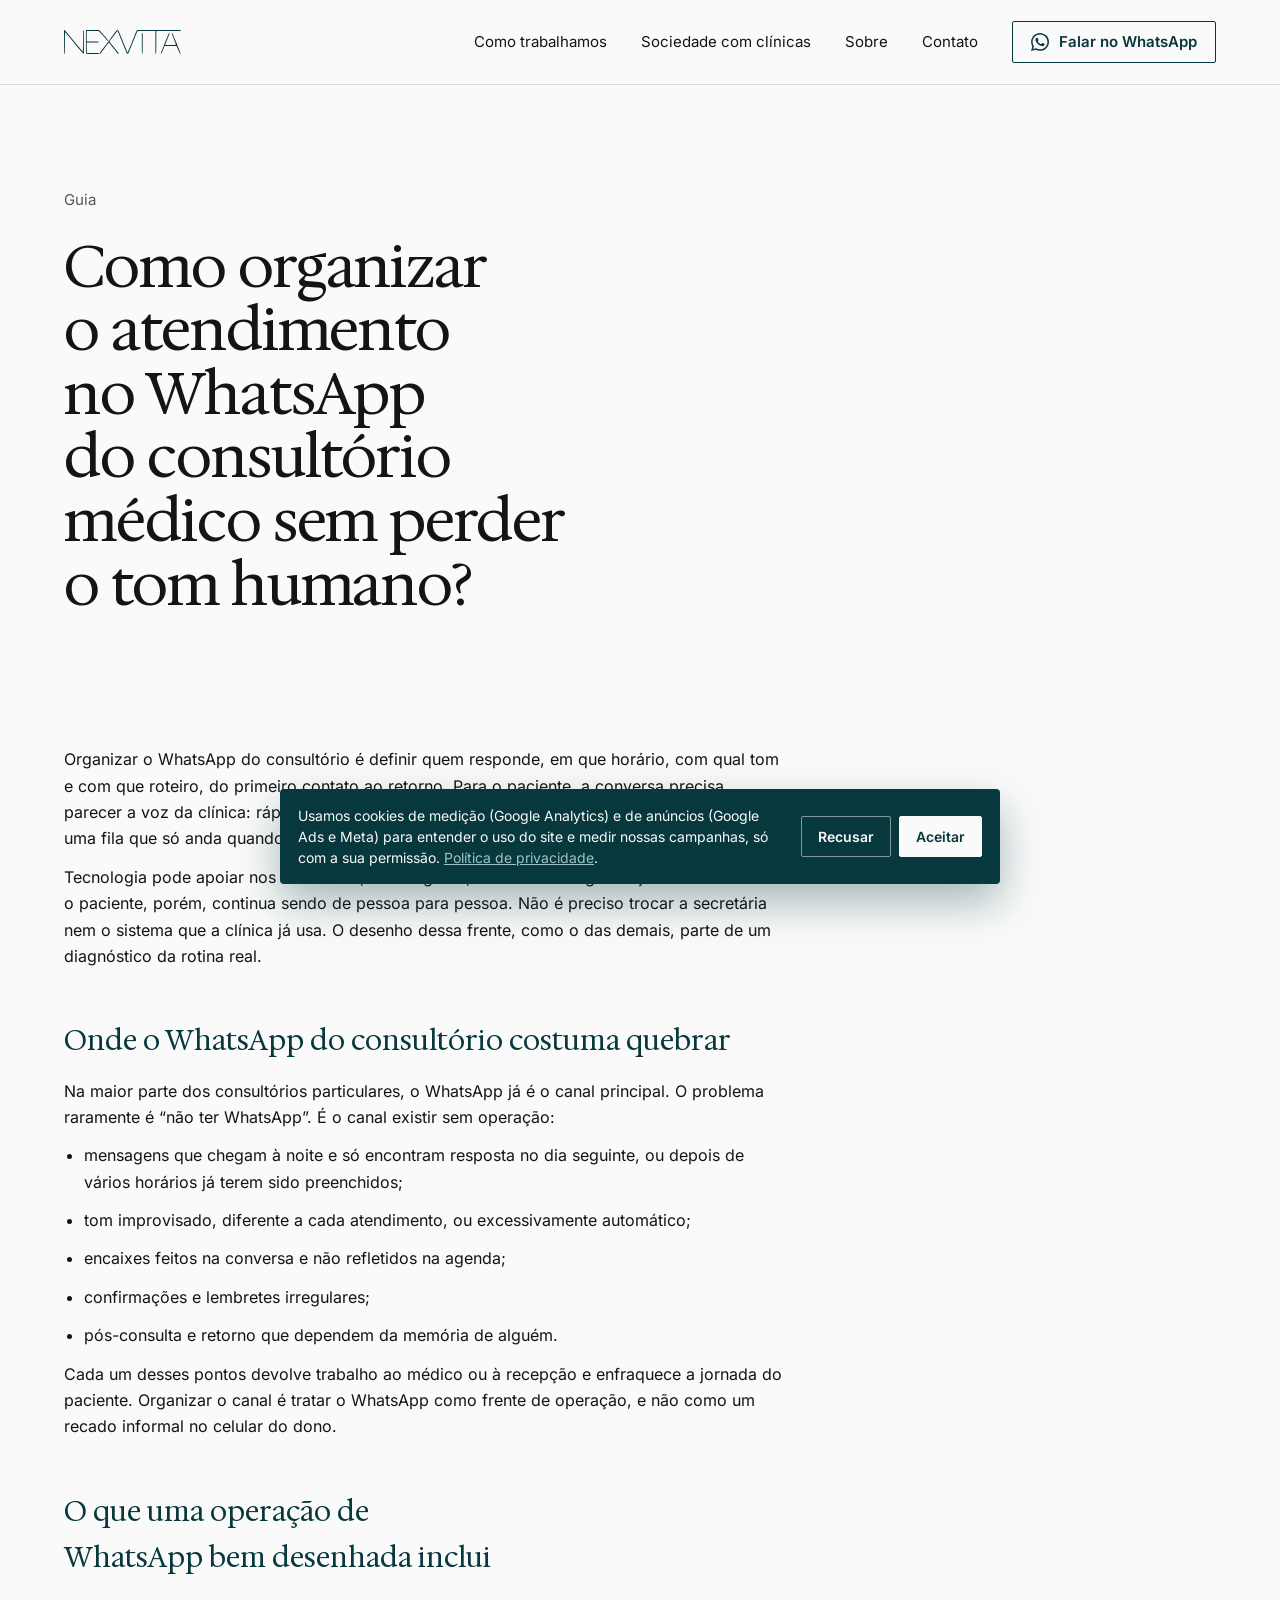
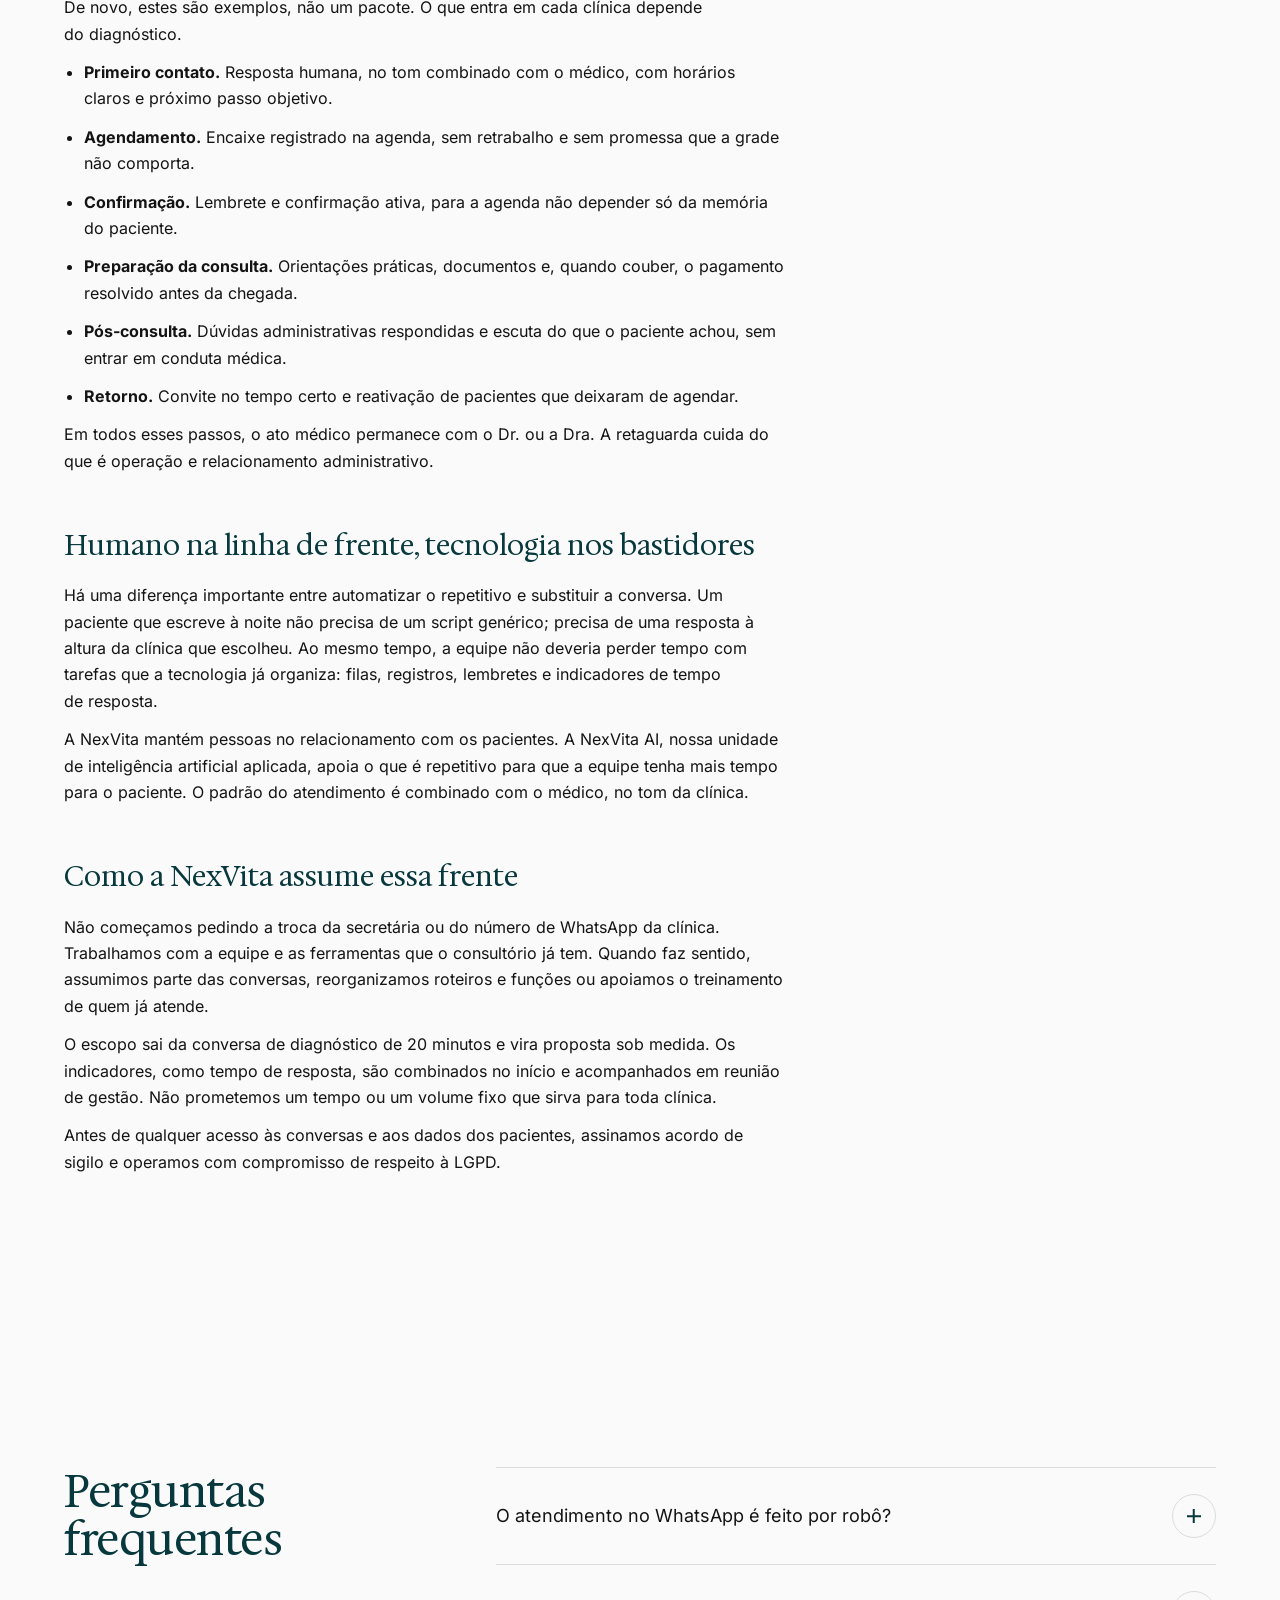
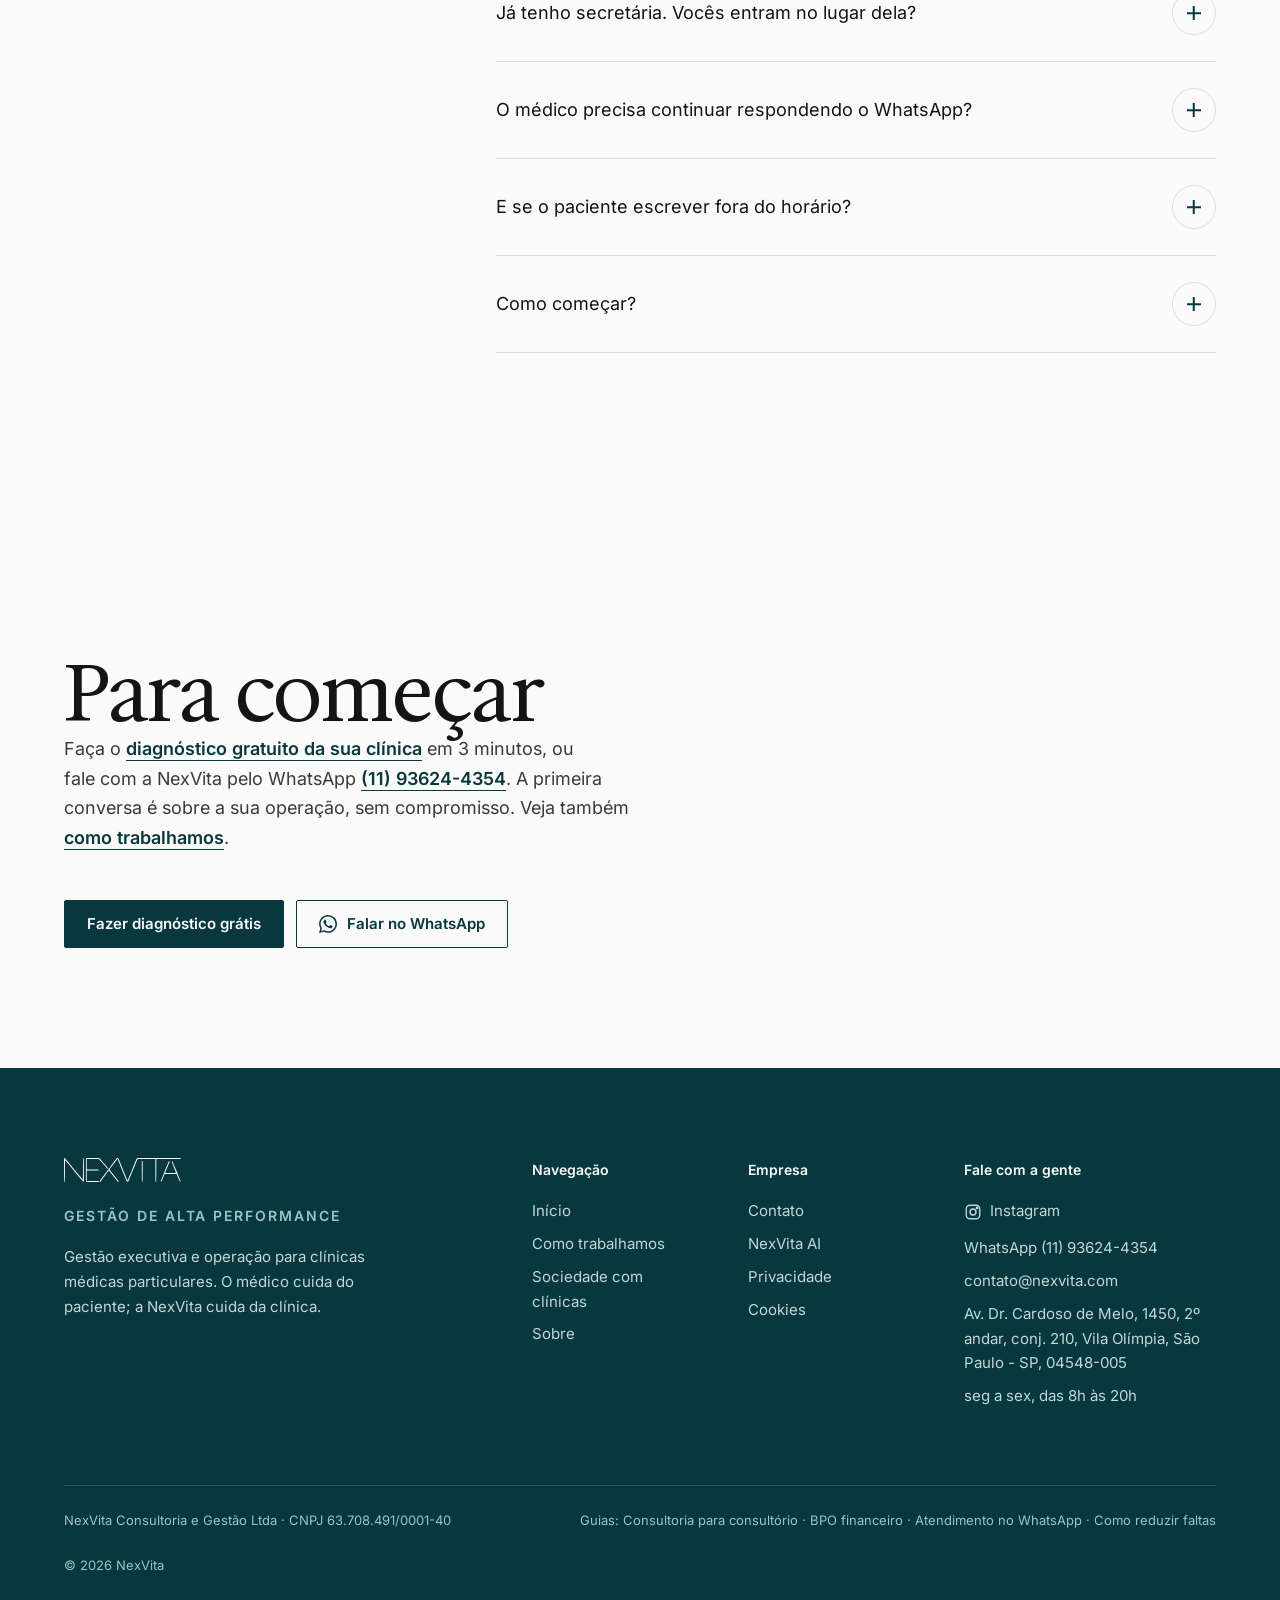
==== commit a34c40a0: "WhatsApp do site: 8000 -> 4354 em todas as páginas, JSON-LD e diagnostico.js; frase final da página " ====
--- a/atendimento-whatsapp-consultorio-medico/index.html
+++ b/atendimento-whatsapp-consultorio-medico/index.html
@@ -19,7 +19,7 @@
 <link rel="preload" href="../assets/fonts/Inter-latin.woff2" as="font" type="font/woff2" crossorigin>
 <link rel="stylesheet" href="../assets/site.css?v=20261104c">
 <link rel="stylesheet" href="../assets/marca.css?v=20261104c">
-<script type="application/ld+json">{"@context":"https://schema.org","@type":"Organization","name":"NexVita","legalName":"NexVita Consultoria e Gestão Ltda","url":"https://www.nexvita.com","logo":"https://www.nexvita.com/assets/img/nexvita-logo.png","email":"contato@nexvita.com","telephone":"+55 11 96820-8000","address":{"@type":"PostalAddress","addressLocality":"São Paulo","addressRegion":"SP","addressCountry":"BR"}}</script>
+<script type="application/ld+json">{"@context":"https://schema.org","@type":"Organization","name":"NexVita","legalName":"NexVita Consultoria e Gestão Ltda","url":"https://www.nexvita.com","logo":"https://www.nexvita.com/assets/img/nexvita-logo.png","email":"contato@nexvita.com","telephone":"+55 11 93624-4354","address":{"@type":"PostalAddress","addressLocality":"São Paulo","addressRegion":"SP","addressCountry":"BR"}}</script>
 <script type="application/ld+json">
 {
  "@context": "https://schema.org",
@@ -75,7 +75,7 @@
 <div class="wrap"><nav class="nav" aria-label="Principal">
 <a class="logo" href="../" aria-label="NexVita, página inicial"><img class="l-dark" src="../assets/img/nexvita-logo.svg" alt="NexVita" width="973" height="199"><img class="l-light" src="../assets/img/nexvita-logo-white.svg" alt="" width="973" height="199"></a>
 <button class="burger" aria-label="Abrir menu" aria-expanded="false" aria-controls="menu"><i></i><i></i><i></i></button>
-<ul class="menu" id="menu"><li><a href="../como-trabalhamos/">Como trabalhamos</a></li><li><a href="../sociedade/">Sociedade com clínicas</a></li><li><a href="../sobre/">Sobre</a></li><li><a href="../contato/">Contato</a></li><li><a class="btn ghost" href="https://wa.me/5511968208000?text=Ol%C3%A1%2C%20vim%20pelo%20site%20da%20NexVita%20e%20gostaria%20de%20conversar%20sobre%20a%20minha%20cl%C3%ADnica." target="_blank" rel="noopener"><svg class="wa" viewBox="0 0 24 24" aria-hidden="true" fill="currentColor"><path d="M17.47 14.38c-.3-.15-1.76-.87-2.03-.97-.27-.1-.47-.15-.67.15-.2.3-.77.97-.94 1.16-.17.2-.35.22-.64.08-.3-.15-1.26-.47-2.39-1.48-.88-.79-1.48-1.76-1.65-2.06-.17-.3-.02-.46.13-.6.13-.14.3-.35.45-.52.15-.17.2-.3.3-.5.1-.2.05-.37-.03-.52-.07-.15-.67-1.61-.92-2.2-.24-.58-.49-.5-.67-.51h-.57c-.2 0-.52.07-.79.37-.27.3-1.04 1.02-1.04 2.48s1.07 2.88 1.21 3.07c.15.2 2.1 3.2 5.08 4.49.71.31 1.26.49 1.7.63.71.22 1.36.19 1.87.12.57-.09 1.76-.72 2-1.41.25-.7.25-1.29.18-1.41-.08-.13-.27-.2-.57-.35M12.05 21.79h-.01a9.87 9.87 0 0 1-5.03-1.38l-.36-.21-3.74.98 1-3.65-.24-.37a9.86 9.86 0 0 1-1.51-5.26c0-5.45 4.44-9.88 9.89-9.88 2.64 0 5.12 1.03 6.99 2.9a9.83 9.83 0 0 1 2.89 6.99c0 5.45-4.44 9.88-9.89 9.88m8.41-18.3A11.82 11.82 0 0 0 12.05 0C5.5 0 .16 5.34.16 11.89c0 2.1.55 4.14 1.59 5.95L.06 24l6.3-1.65a11.88 11.88 0 0 0 5.69 1.45h.01c6.55 0 11.89-5.34 11.89-11.89 0-3.18-1.24-6.17-3.49-8.42Z"/></svg>Falar no WhatsApp</a></li></ul>
+<ul class="menu" id="menu"><li><a href="../como-trabalhamos/">Como trabalhamos</a></li><li><a href="../sociedade/">Sociedade com clínicas</a></li><li><a href="../sobre/">Sobre</a></li><li><a href="../contato/">Contato</a></li><li><a class="btn ghost" href="https://wa.me/5511936244354?text=Ol%C3%A1%2C%20vim%20pelo%20site%20da%20NexVita%20e%20gostaria%20de%20conversar%20sobre%20a%20minha%20cl%C3%ADnica." target="_blank" rel="noopener"><svg class="wa" viewBox="0 0 24 24" aria-hidden="true" fill="currentColor"><path d="M17.47 14.38c-.3-.15-1.76-.87-2.03-.97-.27-.1-.47-.15-.67.15-.2.3-.77.97-.94 1.16-.17.2-.35.22-.64.08-.3-.15-1.26-.47-2.39-1.48-.88-.79-1.48-1.76-1.65-2.06-.17-.3-.02-.46.13-.6.13-.14.3-.35.45-.52.15-.17.2-.3.3-.5.1-.2.05-.37-.03-.52-.07-.15-.67-1.61-.92-2.2-.24-.58-.49-.5-.67-.51h-.57c-.2 0-.52.07-.79.37-.27.3-1.04 1.02-1.04 2.48s1.07 2.88 1.21 3.07c.15.2 2.1 3.2 5.08 4.49.71.31 1.26.49 1.7.63.71.22 1.36.19 1.87.12.57-.09 1.76-.72 2-1.41.25-.7.25-1.29.18-1.41-.08-.13-.27-.2-.57-.35M12.05 21.79h-.01a9.87 9.87 0 0 1-5.03-1.38l-.36-.21-3.74.98 1-3.65-.24-.37a9.86 9.86 0 0 1-1.51-5.26c0-5.45 4.44-9.88 9.89-9.88 2.64 0 5.12 1.03 6.99 2.9a9.83 9.83 0 0 1 2.89 6.99c0 5.45-4.44 9.88-9.89 9.88m8.41-18.3A11.82 11.82 0 0 0 12.05 0C5.5 0 .16 5.34.16 11.89c0 2.1.55 4.14 1.59 5.95L.06 24l6.3-1.65a11.88 11.88 0 0 0 5.69 1.45h.01c6.55 0 11.89-5.34 11.89-11.89 0-3.18-1.24-6.17-3.49-8.42Z"/></svg>Falar no WhatsApp</a></li></ul>
 </nav></div>
 </header>
 <main id="conteudo">
@@ -120,14 +120,14 @@
 <div class="brand"><img src="../assets/img/nexvita-logo-white.svg" alt="NexVita" width="973" height="199"><p class="eyebrow" style="color:var(--agua);margin-top:14px">Gestão de Alta Performance</p><p>Gestão executiva e operação para clínicas médicas particulares. O médico cuida do paciente; a NexVita cuida da clínica.</p></div>
 <div><h4>Navegação</h4><ul><li><a href="../">Início</a></li><li><a href="../como-trabalhamos/">Como trabalhamos</a></li><li><a href="../sociedade/">Sociedade com clínicas</a></li><li><a href="../sobre/">Sobre</a></li></ul></div>
 <div><h4>Empresa</h4><ul><li><a href="../contato/">Contato</a></li><li><a href="https://nexvita.ai">NexVita AI</a></li><li><a href="../privacidade/">Privacidade</a></li><li><a href="#" data-cookies>Cookies</a></li></ul></div>
-<div><h4>Fale com a gente</h4><ul><li><a class="ig" href="https://www.instagram.com/nexvitabr/" target="_blank" rel="noopener" aria-label="Instagram da NexVita"><svg viewBox="0 0 24 24" aria-hidden="true" fill="none" stroke="currentColor" stroke-width="1.8"><rect x="3" y="3" width="18" height="18" rx="5"/><circle cx="12" cy="12" r="4"/><circle cx="17.5" cy="6.5" r="1" fill="currentColor"/></svg>Instagram</a></li><li><a href="https://wa.me/5511968208000?text=Ol%C3%A1%2C%20vim%20pelo%20site%20da%20NexVita%20e%20gostaria%20de%20conversar%20sobre%20a%20minha%20cl%C3%ADnica." target="_blank" rel="noopener">WhatsApp (11) 96820-8000</a></li><li><a href="mailto:contato@nexvita.com">contato@nexvita.com</a></li><li>Av. Dr. Cardoso de Melo, 1450, 2º andar, conj. 210, Vila Olímpia, São Paulo - SP, 04548-005</li><li>seg a sex, das 8h às 20h</li></ul></div>
+<div><h4>Fale com a gente</h4><ul><li><a class="ig" href="https://www.instagram.com/nexvitabr/" target="_blank" rel="noopener" aria-label="Instagram da NexVita"><svg viewBox="0 0 24 24" aria-hidden="true" fill="none" stroke="currentColor" stroke-width="1.8"><rect x="3" y="3" width="18" height="18" rx="5"/><circle cx="12" cy="12" r="4"/><circle cx="17.5" cy="6.5" r="1" fill="currentColor"/></svg>Instagram</a></li><li><a href="https://wa.me/5511936244354?text=Ol%C3%A1%2C%20vim%20pelo%20site%20da%20NexVita%20e%20gostaria%20de%20conversar%20sobre%20a%20minha%20cl%C3%ADnica." target="_blank" rel="noopener">WhatsApp (11) 93624-4354</a></li><li><a href="mailto:contato@nexvita.com">contato@nexvita.com</a></li><li>Av. Dr. Cardoso de Melo, 1450, 2º andar, conj. 210, Vila Olímpia, São Paulo - SP, 04548-005</li><li>seg a sex, das 8h às 20h</li></ul></div>
 </div>
 <div class="legal"><span>NexVita Consultoria e Gestão Ltda · CNPJ 63.708.491/0001-40</span><span>Guias: <a href="/consultoria-para-consultorio-medico/">Consultoria para consultório</a> · <a href="/bpo-financeiro-para-clinica-medica/">BPO financeiro</a> · <a href="/atendimento-whatsapp-consultorio-medico/">Atendimento no WhatsApp</a> · <a href="/como-reduzir-faltas-consultorio-medico/">Como reduzir faltas</a></span><span>© 2026 NexVita</span></div>
 </div>
 </footer>
-<a class="wa-float" href="https://wa.me/5511968208000?text=Ol%C3%A1%2C%20vim%20pelo%20site%20da%20NexVita%20e%20gostaria%20de%20conversar%20sobre%20a%20minha%20cl%C3%ADnica." target="_blank" rel="noopener" aria-label="Falar no WhatsApp"><svg class="wa" viewBox="0 0 24 24" aria-hidden="true" fill="currentColor"><path d="M17.47 14.38c-.3-.15-1.76-.87-2.03-.97-.27-.1-.47-.15-.67.15-.2.3-.77.97-.94 1.16-.17.2-.35.22-.64.08-.3-.15-1.26-.47-2.39-1.48-.88-.79-1.48-1.76-1.65-2.06-.17-.3-.02-.46.13-.6.13-.14.3-.35.45-.52.15-.17.2-.3.3-.5.1-.2.05-.37-.03-.52-.07-.15-.67-1.61-.92-2.2-.24-.58-.49-.5-.67-.51h-.57c-.2 0-.52.07-.79.37-.27.3-1.04 1.02-1.04 2.48s1.07 2.88 1.21 3.07c.15.2 2.1 3.2 5.08 4.49.71.31 1.26.49 1.7.63.71.22 1.36.19 1.87.12.57-.09 1.76-.72 2-1.41.25-.7.25-1.29.18-1.41-.08-.13-.27-.2-.57-.35M12.05 21.79h-.01a9.87 9.87 0 0 1-5.03-1.38l-.36-.21-3.74.98 1-3.65-.24-.37a9.86 9.86 0 0 1-1.51-5.26c0-5.45 4.44-9.88 9.89-9.88 2.64 0 5.12 1.03 6.99 2.9a9.83 9.83 0 0 1 2.89 6.99c0 5.45-4.44 9.88-9.89 9.88m8.41-18.3A11.82 11.82 0 0 0 12.05 0C5.5 0 .16 5.34.16 11.89c0 2.1.55 4.14 1.59 5.95L.06 24l6.3-1.65a11.88 11.88 0 0 0 5.69 1.45h.01c6.55 0 11.89-5.34 11.89-11.89 0-3.18-1.24-6.17-3.49-8.42Z"/></svg></a>
+<a class="wa-float" href="https://wa.me/5511936244354?text=Ol%C3%A1%2C%20vim%20pelo%20site%20da%20NexVita%20e%20gostaria%20de%20conversar%20sobre%20a%20minha%20cl%C3%ADnica." target="_blank" rel="noopener" aria-label="Falar no WhatsApp"><svg class="wa" viewBox="0 0 24 24" aria-hidden="true" fill="currentColor"><path d="M17.47 14.38c-.3-.15-1.76-.87-2.03-.97-.27-.1-.47-.15-.67.15-.2.3-.77.97-.94 1.16-.17.2-.35.22-.64.08-.3-.15-1.26-.47-2.39-1.48-.88-.79-1.48-1.76-1.65-2.06-.17-.3-.02-.46.13-.6.13-.14.3-.35.45-.52.15-.17.2-.3.3-.5.1-.2.05-.37-.03-.52-.07-.15-.67-1.61-.92-2.2-.24-.58-.49-.5-.67-.51h-.57c-.2 0-.52.07-.79.37-.27.3-1.04 1.02-1.04 2.48s1.07 2.88 1.21 3.07c.15.2 2.1 3.2 5.08 4.49.71.31 1.26.49 1.7.63.71.22 1.36.19 1.87.12.57-.09 1.76-.72 2-1.41.25-.7.25-1.29.18-1.41-.08-.13-.27-.2-.57-.35M12.05 21.79h-.01a9.87 9.87 0 0 1-5.03-1.38l-.36-.21-3.74.98 1-3.65-.24-.37a9.86 9.86 0 0 1-1.51-5.26c0-5.45 4.44-9.88 9.89-9.88 2.64 0 5.12 1.03 6.99 2.9a9.83 9.83 0 0 1 2.89 6.99c0 5.45-4.44 9.88-9.89 9.88m8.41-18.3A11.82 11.82 0 0 0 12.05 0C5.5 0 .16 5.34.16 11.89c0 2.1.55 4.14 1.59 5.95L.06 24l6.3-1.65a11.88 11.88 0 0 0 5.69 1.45h.01c6.55 0 11.89-5.34 11.89-11.89 0-3.18-1.24-6.17-3.49-8.42Z"/></svg></a>
 <script src="../assets/site.js?v=20261104c" defer></script>
 <script src="../assets/consent.js?v=20261104c" defer></script>
-<div class="mbar"><a class="btn solid" href="https://diagnostico.nexvita.com/?utm_source=site&utm_medium=mbar_atendimento-whatsapp-consultorio-medico" data-cta="cta_diagnostico" data-placement="mbar_atendimento-whatsapp-consultorio-medico">Fazer diagnóstico grátis</a><a class="btn ghost" href="https://wa.me/5511968208000?text=Ol%C3%A1%2C%20vim%20pelo%20site%20da%20NexVita%20e%20gostaria%20de%20conversar%20sobre%20a%20minha%20cl%C3%ADnica." target="_blank" rel="noopener" aria-label="WhatsApp da NexVita">WhatsApp</a></div>
+<div class="mbar"><a class="btn solid" href="https://diagnostico.nexvita.com/?utm_source=site&utm_medium=mbar_atendimento-whatsapp-consultorio-medico" data-cta="cta_diagnostico" data-placement="mbar_atendimento-whatsapp-consultorio-medico">Fazer diagnóstico grátis</a><a class="btn ghost" href="https://wa.me/5511936244354?text=Ol%C3%A1%2C%20vim%20pelo%20site%20da%20NexVita%20e%20gostaria%20de%20conversar%20sobre%20a%20minha%20cl%C3%ADnica." target="_blank" rel="noopener" aria-label="WhatsApp da NexVita">WhatsApp</a></div>
 </body>
 </html>
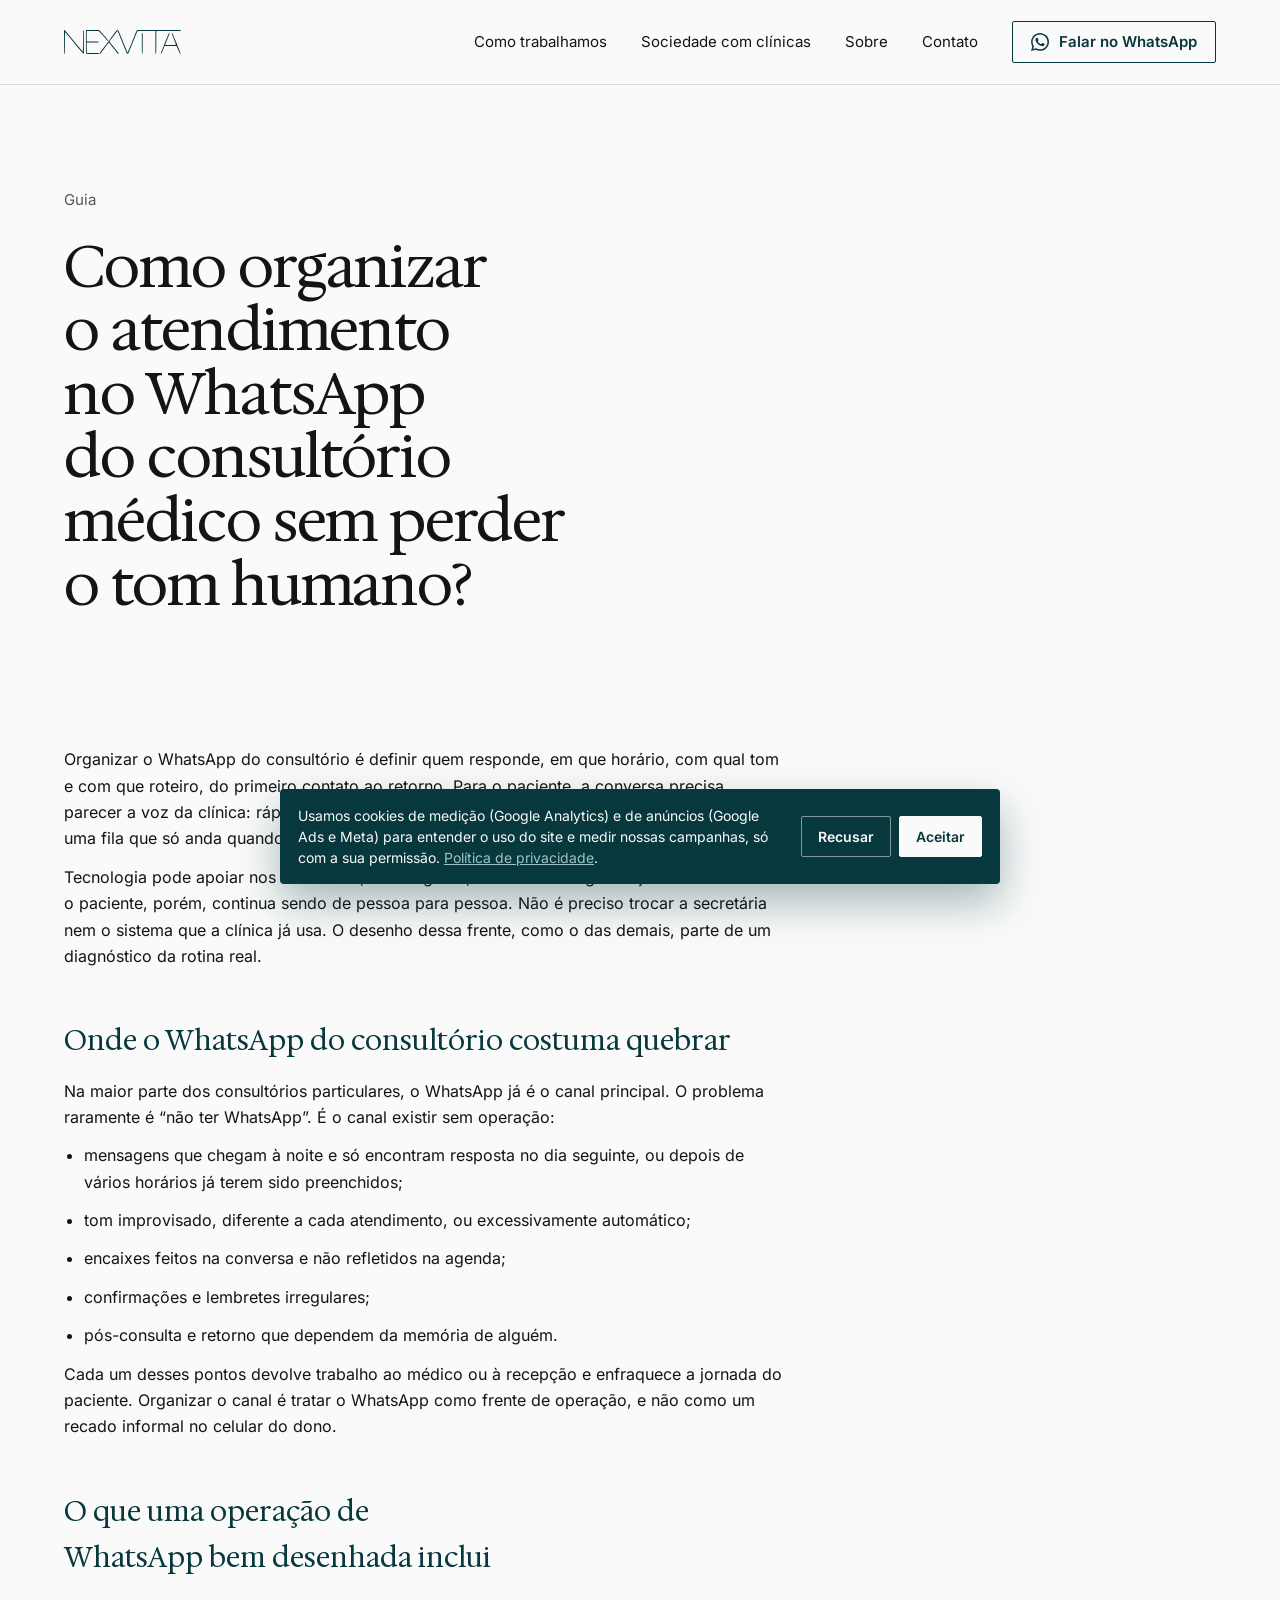
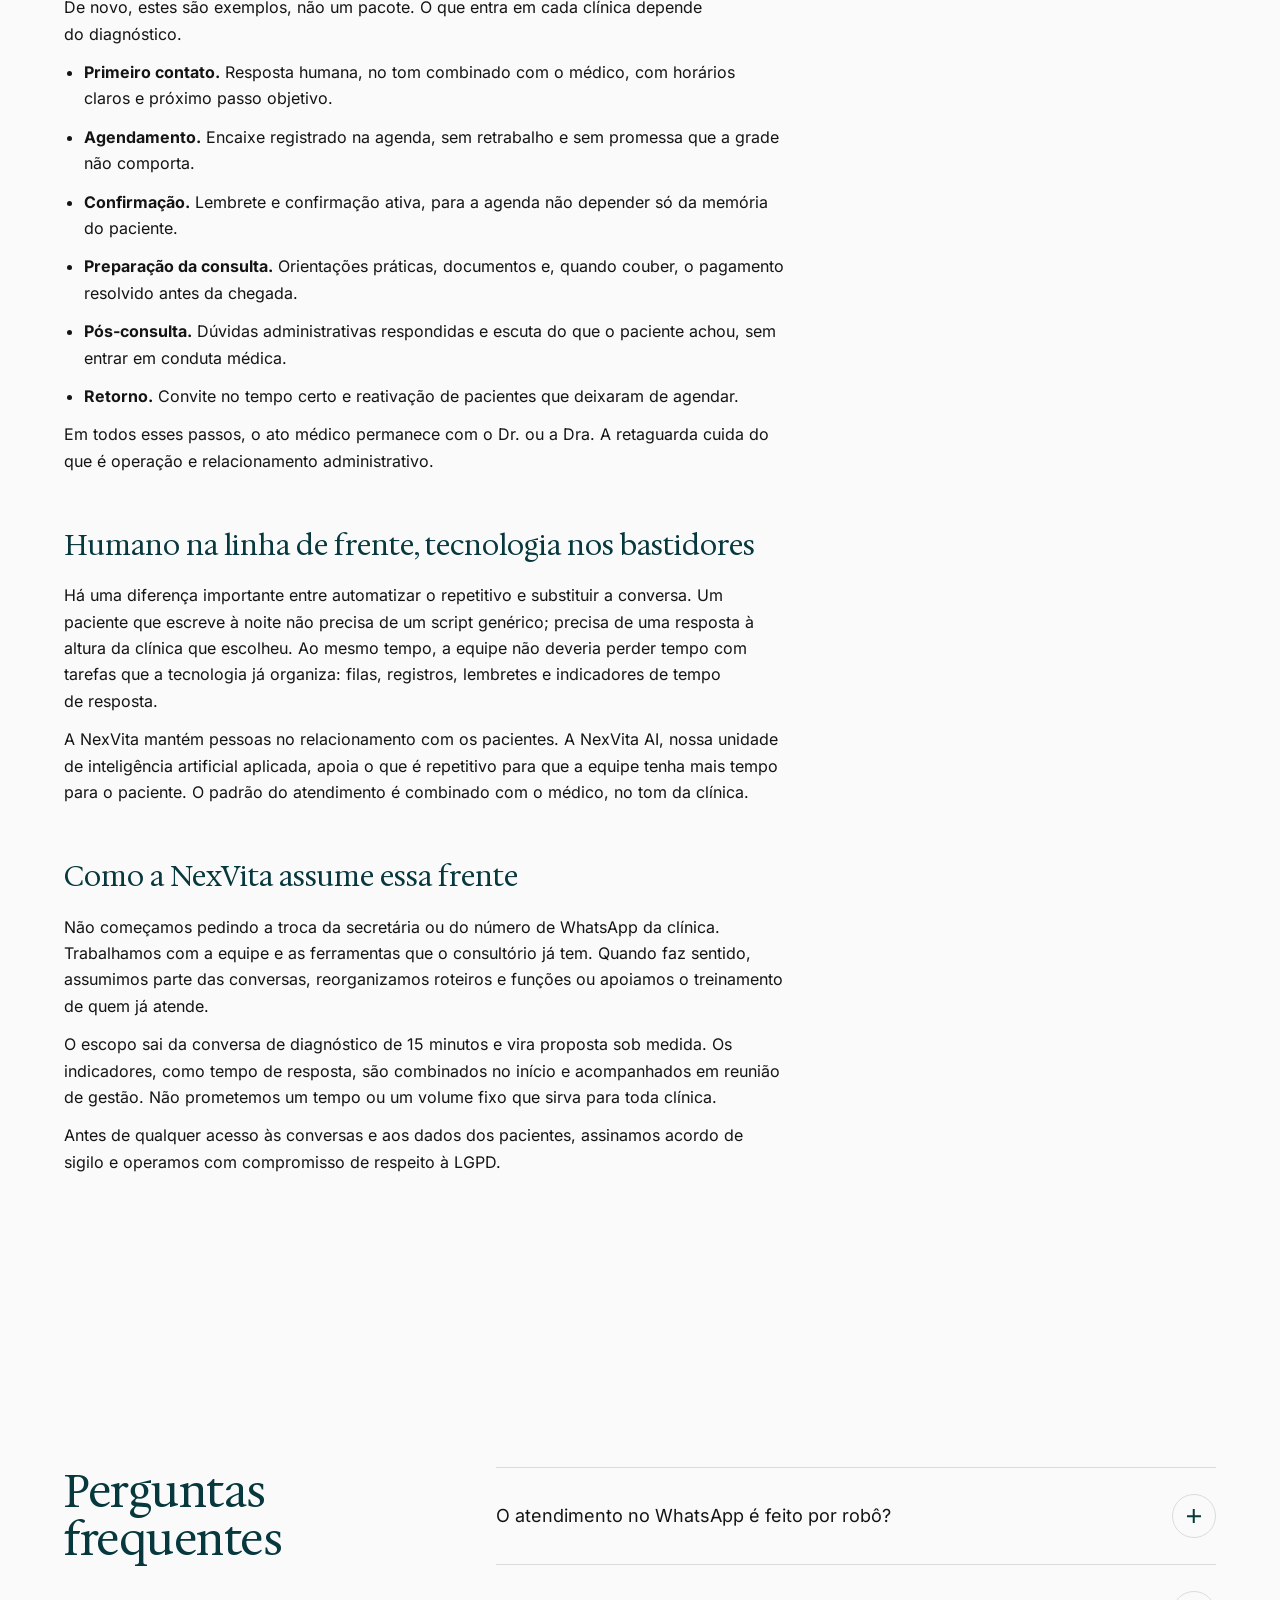
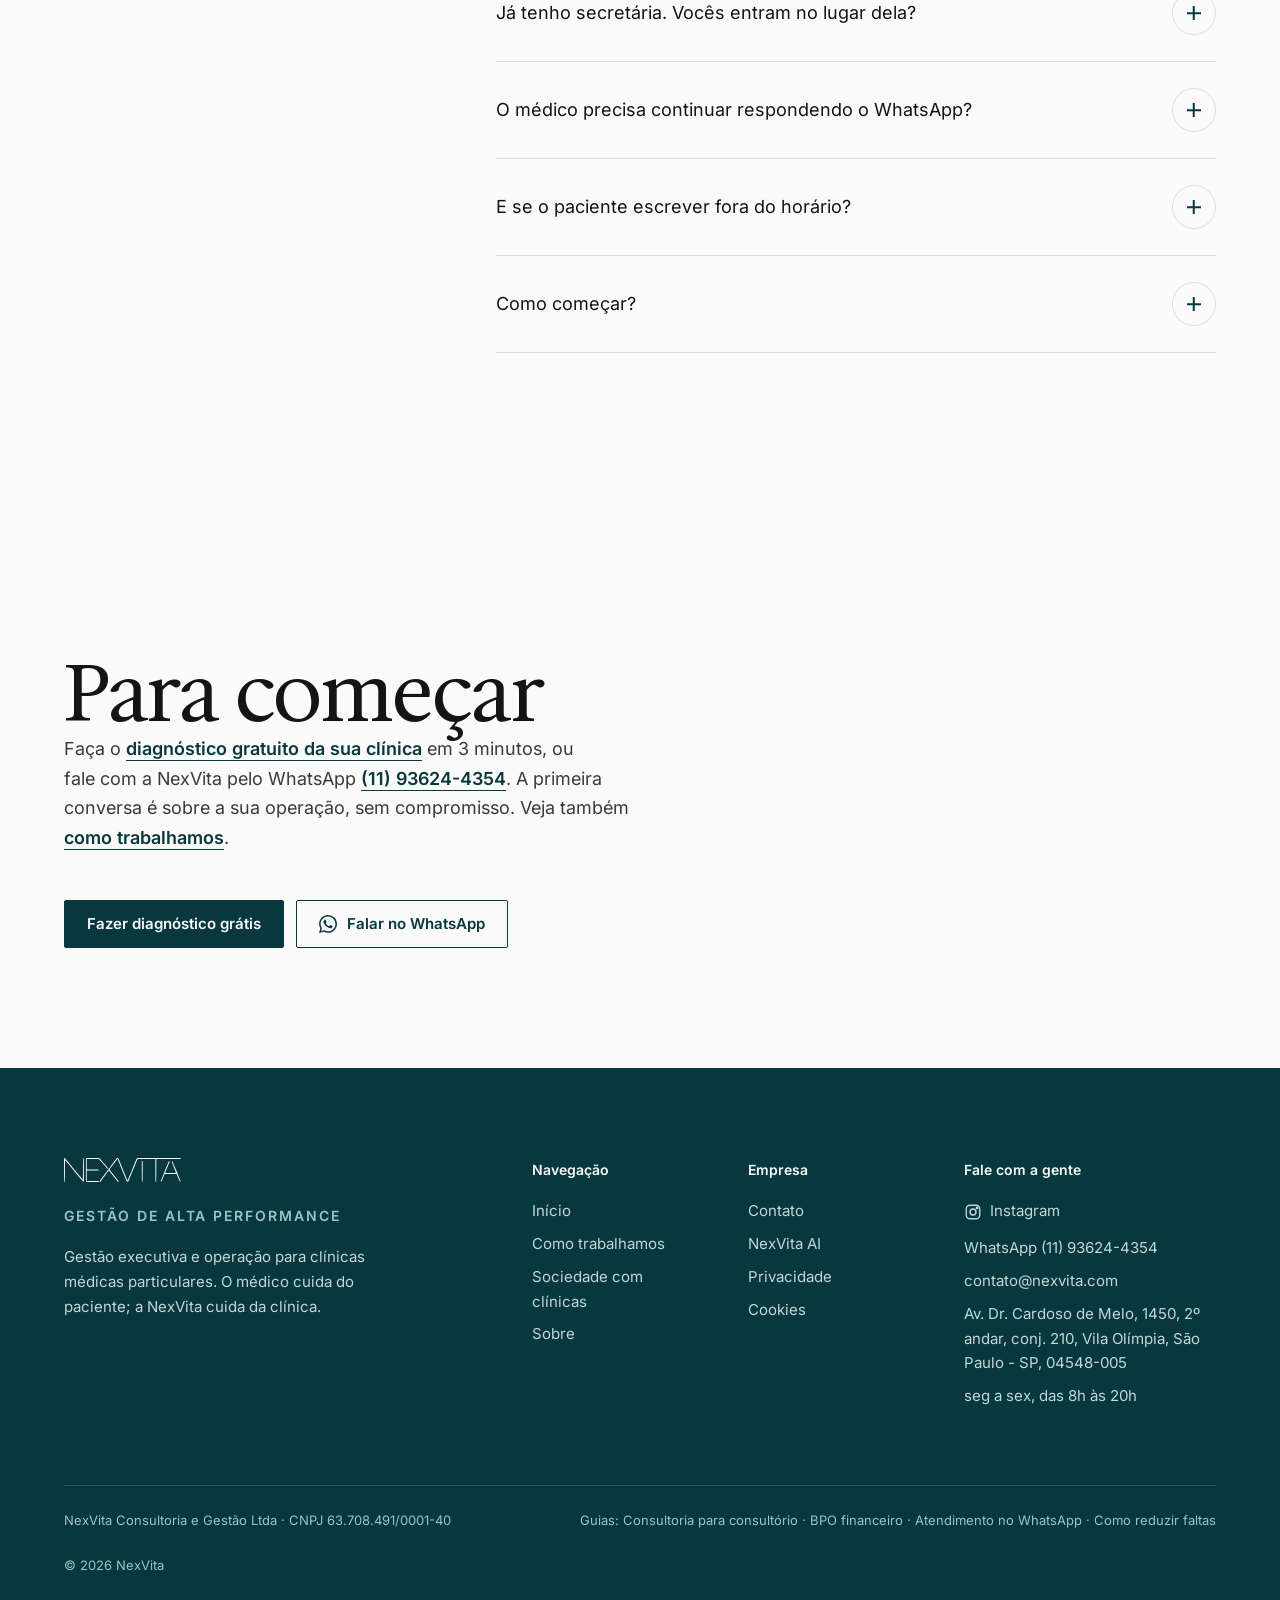
==== commit ae9632a9: "Conversa de diagnóstico padronizada em 15 minutos no site todo (aprovado por Mori 10/11)" ====
--- a/atendimento-whatsapp-consultorio-medico/index.html
+++ b/atendimento-whatsapp-consultorio-medico/index.html
@@ -62,7 +62,7 @@
    "name": "Como começar?",
    "acceptedAnswer": {
     "@type": "Answer",
-    "text": "Faça o diagnóstico online em 3 minutos, com perguntas sobre agenda, faltas, faturamento e equipe, ou fale conosco para a conversa de 20 minutos. A proposta só é apresentada depois dessa leitura."
+    "text": "Faça o diagnóstico online em 3 minutos, com perguntas sobre agenda, faltas, faturamento e equipe, ou fale conosco para a conversa de 15 minutos. A proposta só é apresentada depois dessa leitura."
    }
   }
  ]
@@ -101,13 +101,13 @@
 <p>A NexVita mantém pessoas no relacionamento com os pacientes. A NexVita AI, nossa unidade de inteligência artificial aplicada, apoia o que é repetitivo para que a equipe tenha mais tempo para o paciente. O padrão do atendimento é combinado com o médico, no tom da clínica.</p>
 <h2>Como a NexVita assume essa frente</h2>
 <p>Não começamos pedindo a troca da secretária ou do número de WhatsApp da clínica. Trabalhamos com a equipe e as ferramentas que o consultório já tem. Quando faz sentido, assumimos parte das conversas, reorganizamos roteiros e funções ou apoiamos o treinamento de quem já atende.</p>
-<p>O escopo sai da conversa de diagnóstico de 20 minutos e vira proposta sob medida. Os indicadores, como tempo de resposta, são combinados no início e acompanhados em reunião de gestão. Não prometemos um tempo ou um volume fixo que sirva para toda clínica.</p>
+<p>O escopo sai da conversa de diagnóstico de 15 minutos e vira proposta sob medida. Os indicadores, como tempo de resposta, são combinados no início e acompanhados em reunião de gestão. Não prometemos um tempo ou um volume fixo que sirva para toda clínica.</p>
 <p>Antes de qualquer acesso às conversas e aos dados dos pacientes, assinamos acordo de sigilo e operamos com compromisso de respeito à LGPD.</p>
 </div></div></section>
 
 <section class="sec"><div class="wrap split2">
 <div class="stickyhead"><h2 class="h2 petro rv">Perguntas frequentes</h2></div>
-<div class="faq rv"><details><summary>O atendimento no WhatsApp é feito por robô?<span class="plus" aria-hidden="true"></span></summary><p class="ans">Não. Na NexVita, pessoas conduzem o relacionamento com os pacientes. A tecnologia apoia a operação nos bastidores, sem substituir o contato humano.</p></details><details><summary>Já tenho secretária. Vocês entram no lugar dela?<span class="plus" aria-hidden="true"></span></summary><p class="ans">Não é uma condição, nem o objetivo inicial. Trabalhamos com quem a clínica já tem. A retaguarda pode assumir parte das mensagens, organizar o roteiro e treinar a equipe, conforme o que o diagnóstico indicar.</p></details><details><summary>O médico precisa continuar respondendo o WhatsApp?<span class="plus" aria-hidden="true"></span></summary><p class="ans">O Dr. ou a Dra. permanece responsável pelo que é conduta médica. O objetivo da retaguarda é que as conversas administrativas, os encaixes e as confirmações deixem de depender do celular do médico.</p></details><details><summary>E se o paciente escrever fora do horário?<span class="plus" aria-hidden="true"></span></summary><p class="ans">O horário de atendimento e o roteiro de resposta são combinados com a clínica. A operação existe para que a mensagem não fique sem dono, inclusive quando chega fora da consulta.</p></details><details><summary>Como começar?<span class="plus" aria-hidden="true"></span></summary><p class="ans">Faça o diagnóstico online em 3 minutos, com perguntas sobre agenda, faltas, faturamento e equipe, ou fale conosco para a conversa de 20 minutos. A proposta só é apresentada depois dessa leitura.</p></details></div>
+<div class="faq rv"><details><summary>O atendimento no WhatsApp é feito por robô?<span class="plus" aria-hidden="true"></span></summary><p class="ans">Não. Na NexVita, pessoas conduzem o relacionamento com os pacientes. A tecnologia apoia a operação nos bastidores, sem substituir o contato humano.</p></details><details><summary>Já tenho secretária. Vocês entram no lugar dela?<span class="plus" aria-hidden="true"></span></summary><p class="ans">Não é uma condição, nem o objetivo inicial. Trabalhamos com quem a clínica já tem. A retaguarda pode assumir parte das mensagens, organizar o roteiro e treinar a equipe, conforme o que o diagnóstico indicar.</p></details><details><summary>O médico precisa continuar respondendo o WhatsApp?<span class="plus" aria-hidden="true"></span></summary><p class="ans">O Dr. ou a Dra. permanece responsável pelo que é conduta médica. O objetivo da retaguarda é que as conversas administrativas, os encaixes e as confirmações deixem de depender do celular do médico.</p></details><details><summary>E se o paciente escrever fora do horário?<span class="plus" aria-hidden="true"></span></summary><p class="ans">O horário de atendimento e o roteiro de resposta são combinados com a clínica. A operação existe para que a mensagem não fique sem dono, inclusive quando chega fora da consulta.</p></details><details><summary>Como começar?<span class="plus" aria-hidden="true"></span></summary><p class="ans">Faça o diagnóstico online em 3 minutos, com perguntas sobre agenda, faltas, faturamento e equipe, ou fale conosco para a conversa de 15 minutos. A proposta só é apresentada depois dessa leitura.</p></details></div>
 </div></section>
 
 <section class="closing"><div class="wrap"><div><h2 class="rv">Para começar</h2>
